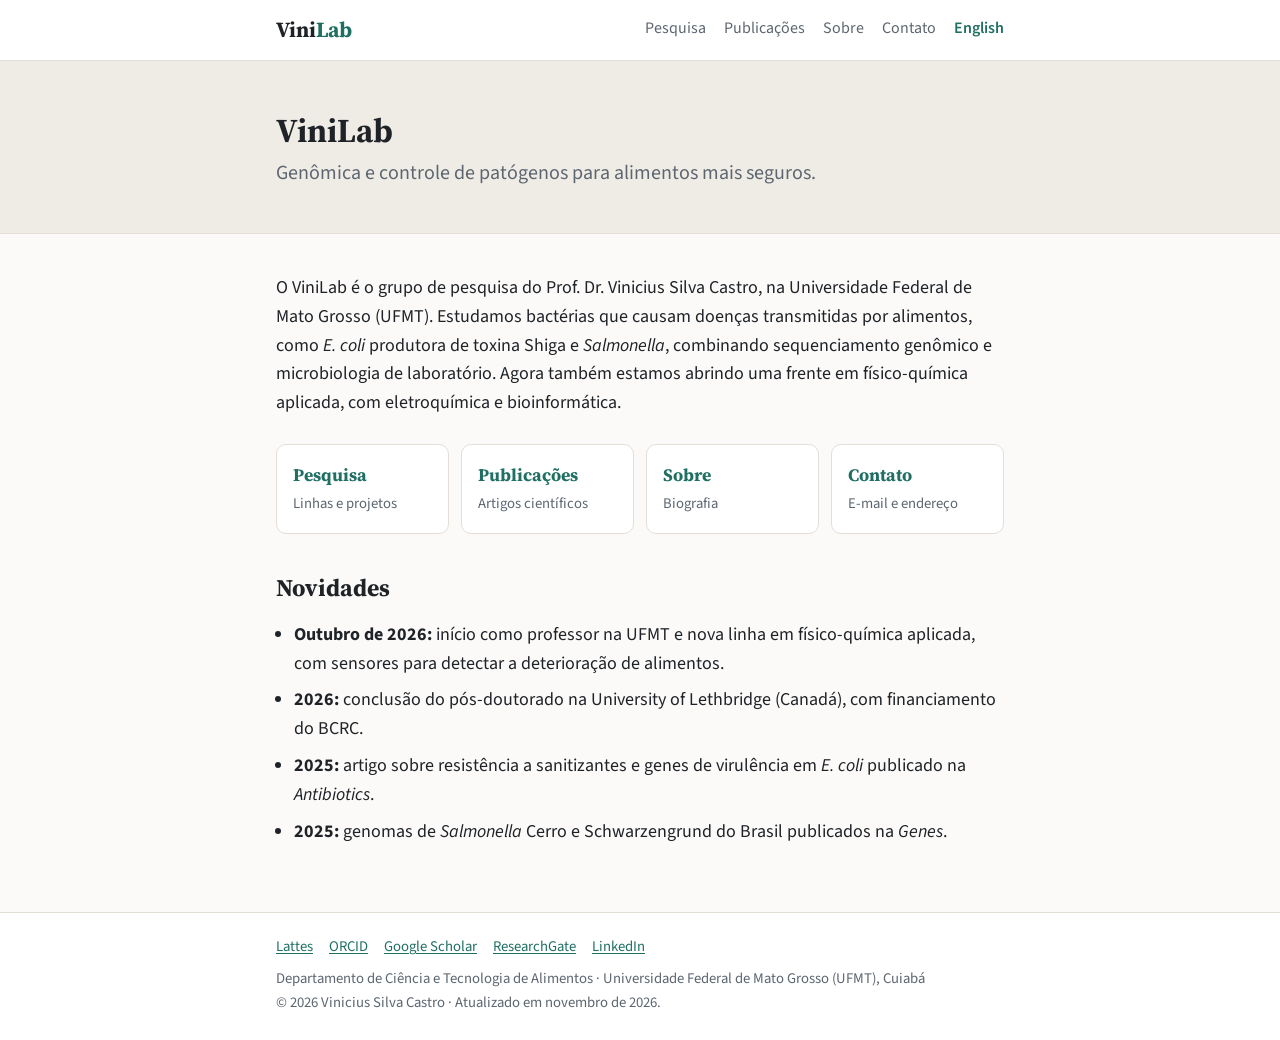
==== index.html @ 33610893 "Rebuild site as ViniLab: bilingual PT/EN, new pages and fixed Antibiotics 2025 DOI Co-Authored-By: C" ====
<!DOCTYPE html>
<html lang="pt-BR">
<head>
<meta charset="utf-8">
<meta name="viewport" content="width=device-width, initial-scale=1">
<title>ViniLab · Vinicius Silva Castro</title>
<meta name="description" content="ViniLab: grupo de pesquisa do Prof. Vinicius Silva Castro (UFMT) em genômica e controle de patógenos de alimentos.">
<link rel="alternate" hreflang="en" href="en/index.html">
<link rel="preconnect" href="https://fonts.googleapis.com">
<link rel="preconnect" href="https://fonts.gstatic.com" crossorigin>
<link href="https://fonts.googleapis.com/css2?family=Source+Sans+3:wght@400;600&family=Source+Serif+4:wght@600;700&display=swap" rel="stylesheet">
<link rel="stylesheet" href="assets/style.css">
</head>
<body>
<header class="site"><div class="wrap">
  <a class="brand" href="index.html">Vini<span>Lab</span></a>
  <nav class="menu"><a href="pesquisa.html">Pesquisa</a> <a href="publicacoes.html">Publicações</a> <a href="sobre.html">Sobre</a> <a href="contato.html">Contato</a> <a class="lang" href="en/index.html" hreflang="en" lang="en">English</a></nav>
</div></header>
<section class="banner"><div class="wrap">
<h1>ViniLab</h1>
<p class="tag">Genômica e controle de patógenos para alimentos mais seguros.</p>
</div></section>
<main><div class="wrap">
<p style="margin-top:2rem">O ViniLab é o grupo de pesquisa do Prof. Dr. Vinicius Silva Castro, na Universidade Federal de Mato Grosso (UFMT). Estudamos bactérias que causam doenças transmitidas por alimentos, como <i>E. coli</i> produtora de toxina Shiga e <i>Salmonella</i>, combinando sequenciamento genômico e microbiologia de laboratório. Agora também estamos abrindo uma frente em físico-química aplicada, com eletroquímica e bioinformática.</p>
<div class="cards">
  <a href="pesquisa.html"><strong>Pesquisa</strong><span>Linhas e projetos</span></a>
  <a href="publicacoes.html"><strong>Publicações</strong><span>Artigos científicos</span></a>
  <a href="sobre.html"><strong>Sobre</strong><span>Biografia</span></a>
  <a href="contato.html"><strong>Contato</strong><span>E-mail e endereço</span></a>
</div>
<h2>Novidades</h2>
<ul class="news">
  <li><b>Outubro de 2026:</b> início como professor na UFMT e nova linha em físico-química aplicada, com sensores para detectar a deterioração de alimentos.</li>
  <li><b>2026:</b> conclusão do pós-doutorado na University of Lethbridge (Canadá), com financiamento do BCRC.</li>
  <li><b>2025:</b> artigo sobre resistência a sanitizantes e genes de virulência em <i>E. coli</i> publicado na <i>Antibiotics</i>.</li>
  <li><b>2025:</b> genomas de <i>Salmonella</i> Cerro e Schwarzengrund do Brasil publicados na <i>Genes</i>.</li>
</ul>
</div></main>
<footer class="site"><div class="wrap">
  <div class="profiles"><a href="http://buscatextual.cnpq.br/buscatextual/visualizacv.do?id=K4355072J1">Lattes</a> <a href="https://orcid.org/0000-0002-4746-0237">ORCID</a> <a href="https://scholar.google.com/citations?user=b-6dklwAAAAJ">Google Scholar</a> <a href="https://www.researchgate.net/profile/Vinicius-Castro-8">ResearchGate</a> <a href="https://www.linkedin.com/in/vinicius-silva-castro">LinkedIn</a></div>
  <div>Departamento de Ciência e Tecnologia de Alimentos · Universidade Federal de Mato Grosso (UFMT), Cuiabá</div>
  <div>© 2026 Vinicius Silva Castro · Atualizado em novembro de 2026.</div>
</div></footer>
</body>
</html>
---- assets/style.css ----
/* ViniLab – estilo do site / site styles
   Para mudar as cores, altere apenas as variáveis abaixo. */
:root {
  --bg: #fbfaf8;
  --surface: #ffffff;
  --banner: #efece6;
  --text: #1f2328;
  --muted: #5d6670;
  --line: #e3dfd8;
  --accent: #1f6f63;
  --accent-soft: #e3f0ed;
  --max: 760px;
}
@media (prefers-color-scheme: dark) {
  :root {
    --bg: #15181b;
    --surface: #1c2024;
    --banner: #20252a;
    --text: #e8e6e3;
    --muted: #a3abb3;
    --line: #2f353b;
    --accent: #6cc4b4;
    --accent-soft: #1f3430;
  }
}
* { box-sizing: border-box; }
html { -webkit-text-size-adjust: 100%; }
body {
  margin: 0;
  background: var(--bg);
  color: var(--text);
  font-family: "Source Sans 3", "Segoe UI", Arial, sans-serif;
  font-size: 18px;
  line-height: 1.6;
}
a { color: var(--accent); text-underline-offset: 2px; }
a:hover { text-decoration-thickness: 2px; }
h1, h2, h3, .brand { font-family: "Source Serif 4", Georgia, serif; line-height: 1.25; }
h1 { font-size: 2.1rem; margin: 0 0 .4rem; }
h2 { font-size: 1.5rem; margin: 2.4rem 0 .8rem; }
h3 { font-size: 1.15rem; margin: 1.8rem 0 .4rem; }
.wrap { max-width: var(--max); margin: 0 auto; padding: 0 16px; }

/* Cabeçalho / header */
header.site { border-bottom: 1px solid var(--line); background: var(--surface); }
header.site .wrap { display: flex; flex-wrap: wrap; align-items: center; justify-content: space-between; gap: 8px 24px; padding-top: 14px; padding-bottom: 14px; }
.brand { font-size: 1.35rem; font-weight: 700; color: var(--text); text-decoration: none; }
.brand span { color: var(--accent); }
nav.menu { display: flex; flex-wrap: wrap; gap: 4px 18px; font-size: 1rem; }
nav.menu a { color: var(--muted); text-decoration: none; padding: 2px 0; border-bottom: 2px solid transparent; }
nav.menu a:hover { color: var(--text); }
nav.menu a.on { color: var(--text); border-bottom-color: var(--accent); }
nav.menu a.lang { color: var(--accent); font-weight: 600; }

/* Banner (fundo neutro) */
.banner { background: var(--banner); border-bottom: 1px solid var(--line); }
.banner .wrap { padding-top: 48px; padding-bottom: 44px; }
.banner p.tag { font-size: 1.25rem; color: var(--muted); margin: 0; max-width: 34em; }
.banner.small .wrap { padding-top: 32px; padding-bottom: 28px; }

main { padding: 8px 0 48px; }
main p { margin: 0 0 1rem; }

/* Cartões da página inicial / home cards */
.cards { display: grid; grid-template-columns: repeat(auto-fit, minmax(160px, 1fr)); gap: 12px; margin: 1.6rem 0; }
.cards a { display: block; padding: 16px; background: var(--surface); border: 1px solid var(--line); border-radius: 10px; text-decoration: none; color: var(--text); }
.cards a strong { display: block; font-family: "Source Serif 4", Georgia, serif; font-size: 1.1rem; color: var(--accent); }
.cards a span { font-size: .92rem; color: var(--muted); }
.cards a:hover { border-color: var(--accent); }

ul.news { padding-left: 1.1rem; }
ul.news li { margin-bottom: .5rem; }

/* Sobre / about */
.profile { display: flex; flex-wrap: wrap; gap: 24px; align-items: flex-start; margin-top: 2rem; }
.profile img { width: 200px; max-width: 100%; height: auto; border-radius: 10px; border: 1px solid var(--line); }
.profile .who { flex: 1 1 260px; }
.profile .who p { margin: 0 0 .4rem; color: var(--muted); }
.links-inline { display: flex; flex-wrap: wrap; gap: 6px 14px; font-size: .98rem; margin-top: .6rem; }

/* Pesquisa / research */
.line { border-left: 3px solid var(--accent); padding: 2px 0 2px 16px; margin: 1.6rem 0; }
.line h3 { margin-top: 0; }
.line .refs { font-size: .92rem; color: var(--muted); font-style: italic; }
.badge { display: inline-block; font-size: .75rem; font-weight: 600; text-transform: uppercase; letter-spacing: .04em; background: var(--accent-soft); color: var(--accent); padding: 1px 8px; border-radius: 99px; vertical-align: middle; margin-left: 6px; }

/* Publicações / publications */
ol.pubs { padding-left: 1.4rem; }
ol.pubs li { margin-bottom: .9rem; }
ol.pubs .cit { color: var(--muted); font-size: .92rem; }
.buttons { display: flex; flex-wrap: wrap; gap: 8px; margin: 1rem 0 1.4rem; }
.buttons a { display: inline-block; padding: 6px 14px; border: 1px solid var(--accent); border-radius: 99px; text-decoration: none; font-size: .95rem; }
.buttons a:hover { background: var(--accent-soft); }

/* Contato / contact */
.box { background: var(--surface); border: 1px solid var(--line); border-radius: 10px; padding: 18px 20px; margin: 1.2rem 0; }

/* Rodapé / footer */
footer.site { border-top: 1px solid var(--line); background: var(--surface); font-size: .92rem; color: var(--muted); }
footer.site .wrap { padding-top: 22px; padding-bottom: 26px; }
footer.site .profiles { display: flex; flex-wrap: wrap; gap: 6px 16px; margin-bottom: 8px; }

@media (max-width: 560px) {
  body { font-size: 17px; }
  h1 { font-size: 1.7rem; }
  .banner .wrap { padding-top: 32px; padding-bottom: 30px; }
  .profile img { width: 160px; }
}
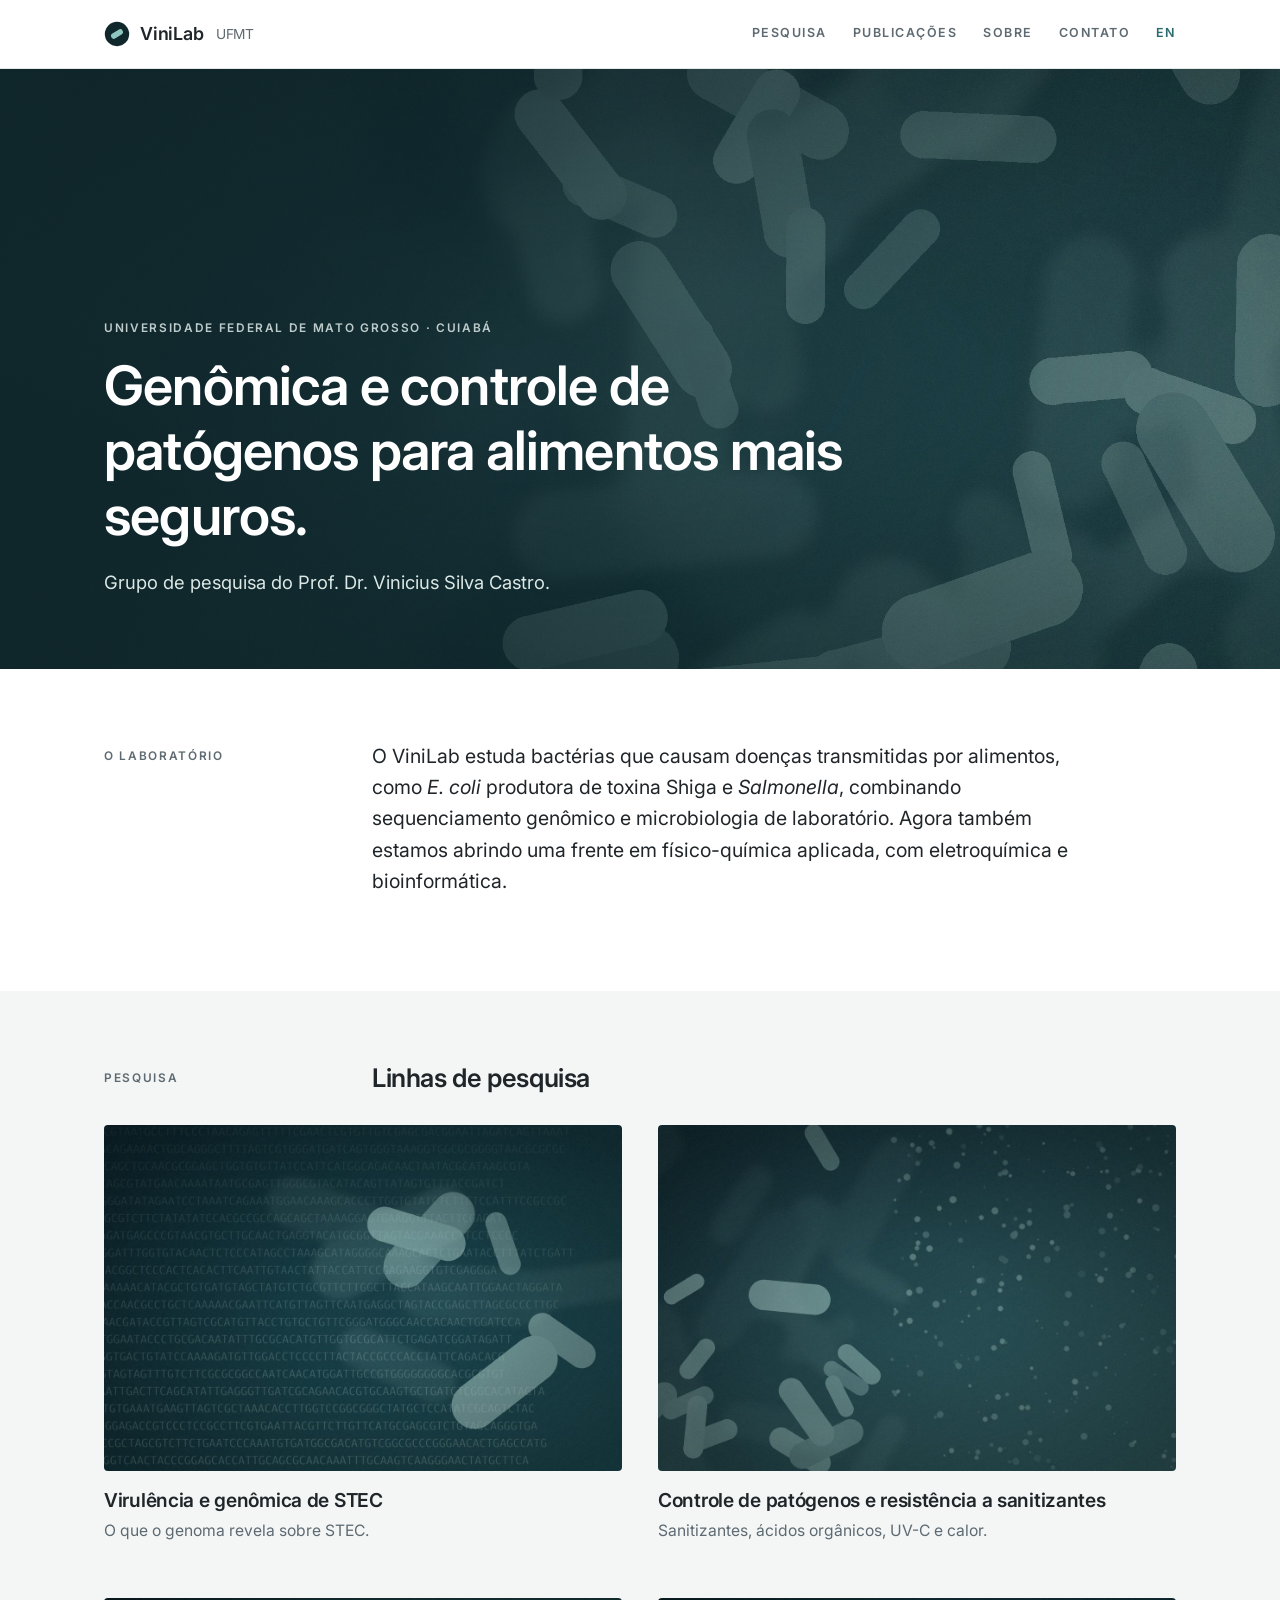
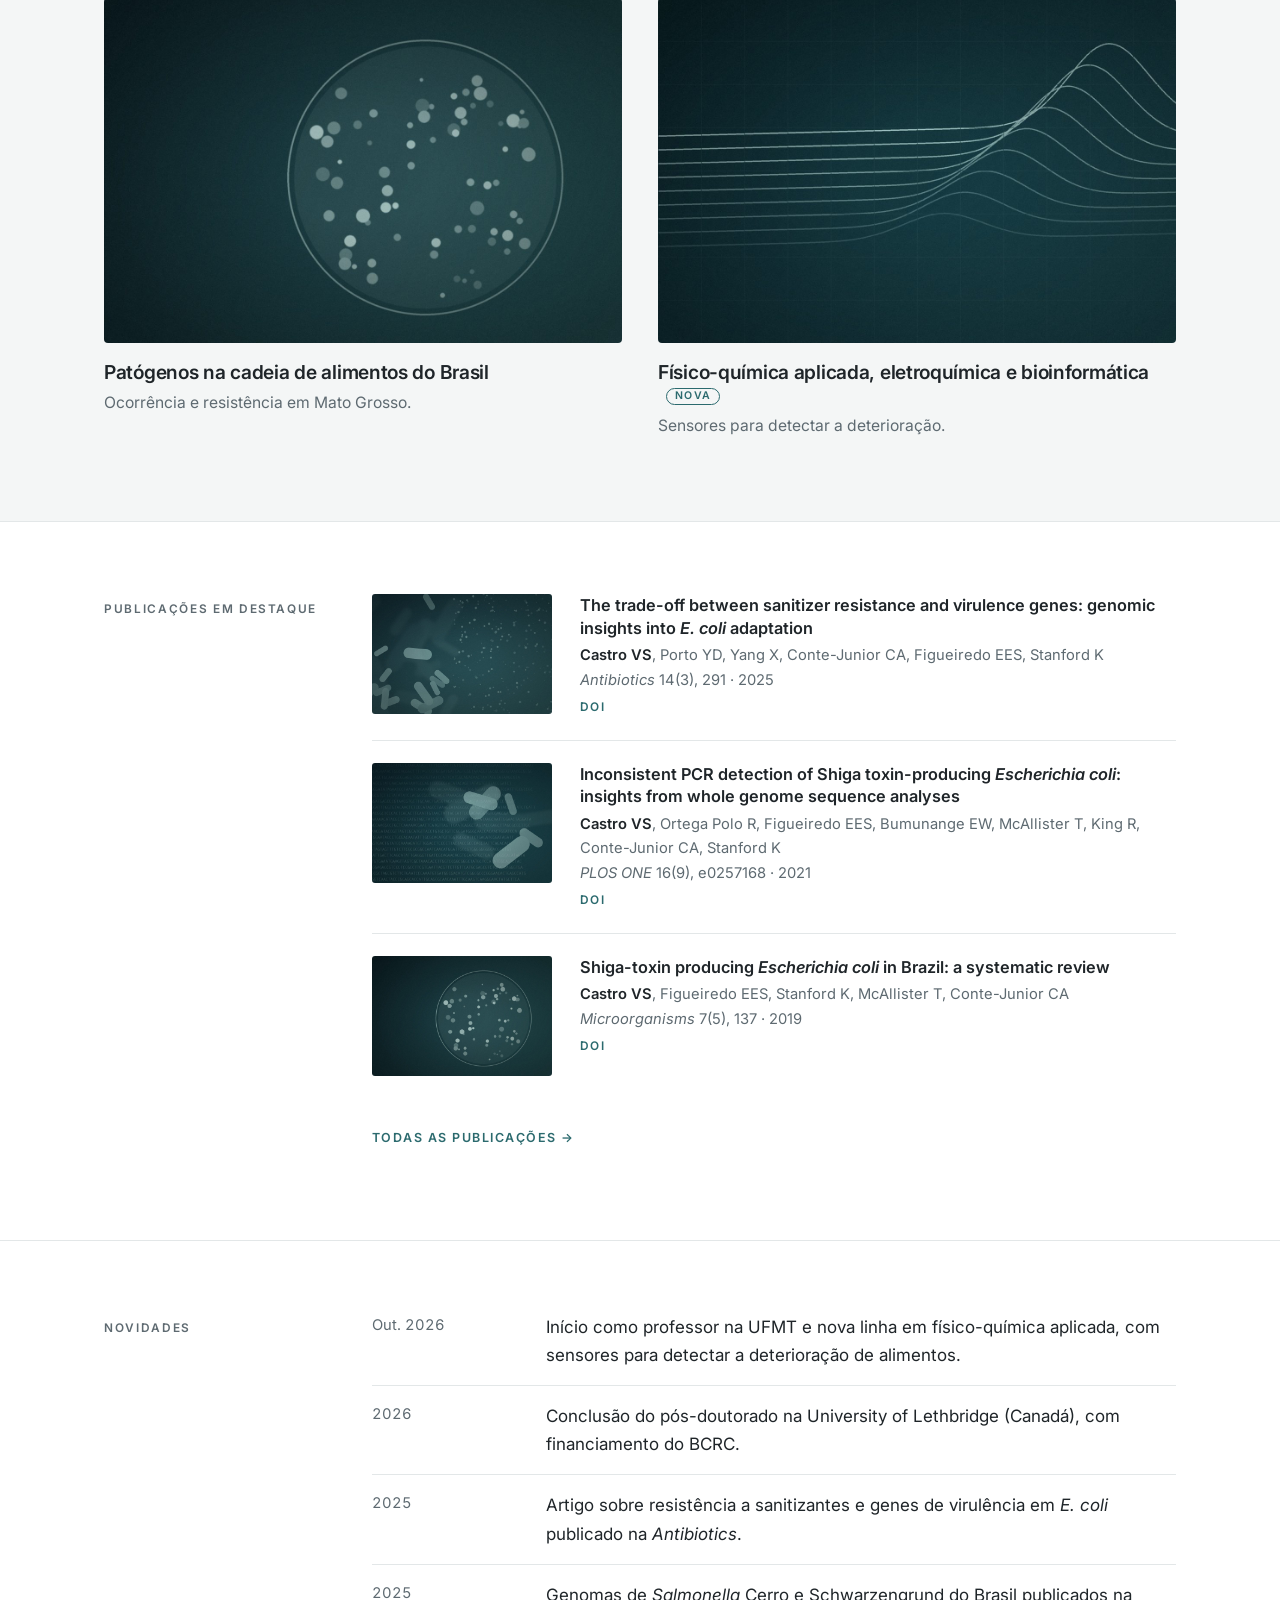
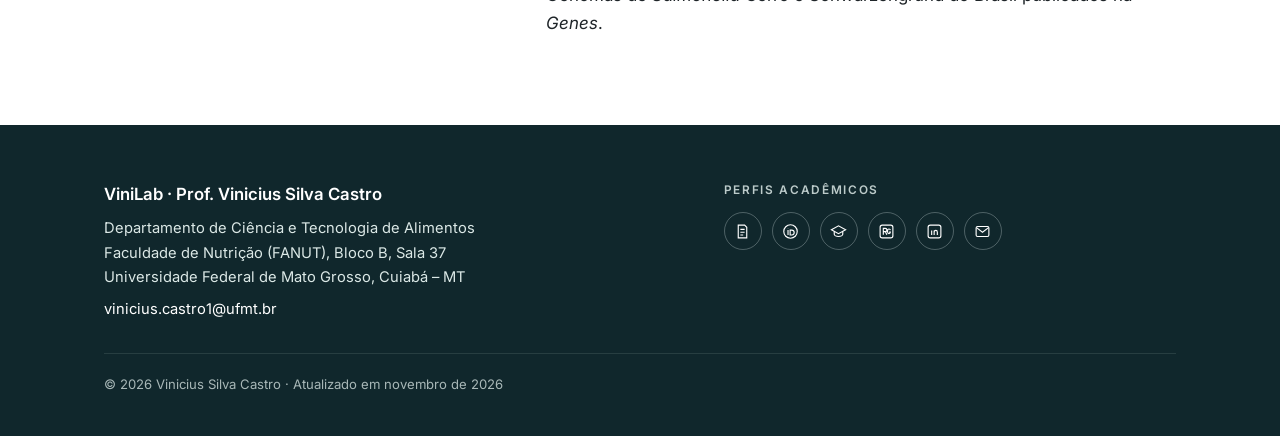
==== commit 68c12d15: "Redesign ViniLab: refined typography, own illustrations, hero and image cards Co-Authored-By: Claude" ====
--- a/index.html
+++ b/index.html
@@ -6,40 +6,67 @@
 <title>ViniLab · Vinicius Silva Castro</title>
 <meta name="description" content="ViniLab: grupo de pesquisa do Prof. Vinicius Silva Castro (UFMT) em genômica e controle de patógenos de alimentos.">
 <link rel="alternate" hreflang="en" href="en/index.html">
+<link rel="icon" href="assets/img/favicon.svg" type="image/svg+xml">
 <link rel="preconnect" href="https://fonts.googleapis.com">
 <link rel="preconnect" href="https://fonts.gstatic.com" crossorigin>
-<link href="https://fonts.googleapis.com/css2?family=Source+Sans+3:wght@400;600&family=Source+Serif+4:wght@600;700&display=swap" rel="stylesheet">
+<link href="https://fonts.googleapis.com/css2?family=Inter:wght@400;500;600&display=swap" rel="stylesheet">
 <link rel="stylesheet" href="assets/style.css">
 </head>
 <body>
+<a class="skip" href="#conteudo">Pular para o conteúdo</a>
 <header class="site"><div class="wrap">
-  <a class="brand" href="index.html">Vini<span>Lab</span></a>
-  <nav class="menu"><a href="pesquisa.html">Pesquisa</a> <a href="publicacoes.html">Publicações</a> <a href="sobre.html">Sobre</a> <a href="contato.html">Contato</a> <a class="lang" href="en/index.html" hreflang="en" lang="en">English</a></nav>
+  <a class="brand" href="index.html"><svg viewBox="0 0 32 32" aria-hidden="true"><circle cx="16" cy="16" r="15" fill="#10272c"/><rect x="8" y="12.5" width="16" height="7" rx="3.5" fill="#8fc7bf" transform="rotate(-32 16 16)"/></svg>ViniLab <small>UFMT</small></a>
+  <nav class="menu" aria-label="Menu principal"><a href="pesquisa.html">Pesquisa</a><a href="publicacoes.html">Publicações</a><a href="sobre.html">Sobre</a><a href="contato.html">Contato</a><a class="lang" href="en/index.html" hreflang="en" lang="en">EN</a></nav>
 </div></header>
-<section class="banner"><div class="wrap">
-<h1>ViniLab</h1>
-<p class="tag">Genômica e controle de patógenos para alimentos mais seguros.</p>
+<section class="hero" style="background-image:linear-gradient(90deg,rgba(16,39,44,.92) 0%,rgba(16,39,44,.55) 45%,rgba(16,39,44,.05) 100%),url('assets/img/hero.jpg')"><div class="wrap">
+  <div class="label light">Universidade Federal de Mato Grosso · Cuiabá</div>
+  <h1>Genômica e controle de patógenos para alimentos mais seguros.</h1>
+  <p>Grupo de pesquisa do Prof. Dr. Vinicius Silva Castro.</p>
 </div></section>
-<main><div class="wrap">
-<p style="margin-top:2rem">O ViniLab é o grupo de pesquisa do Prof. Dr. Vinicius Silva Castro, na Universidade Federal de Mato Grosso (UFMT). Estudamos bactérias que causam doenças transmitidas por alimentos, como <i>E. coli</i> produtora de toxina Shiga e <i>Salmonella</i>, combinando sequenciamento genômico e microbiologia de laboratório. Agora também estamos abrindo uma frente em físico-química aplicada, com eletroquímica e bioinformática.</p>
-<div class="cards">
-  <a href="pesquisa.html"><strong>Pesquisa</strong><span>Linhas e projetos</span></a>
-  <a href="publicacoes.html"><strong>Publicações</strong><span>Artigos científicos</span></a>
-  <a href="sobre.html"><strong>Sobre</strong><span>Biografia</span></a>
-  <a href="contato.html"><strong>Contato</strong><span>E-mail e endereço</span></a>
-</div>
-<h2>Novidades</h2>
-<ul class="news">
-  <li><b>Outubro de 2026:</b> início como professor na UFMT e nova linha em físico-química aplicada, com sensores para detectar a deterioração de alimentos.</li>
-  <li><b>2026:</b> conclusão do pós-doutorado na University of Lethbridge (Canadá), com financiamento do BCRC.</li>
-  <li><b>2025:</b> artigo sobre resistência a sanitizantes e genes de virulência em <i>E. coli</i> publicado na <i>Antibiotics</i>.</li>
-  <li><b>2025:</b> genomas de <i>Salmonella</i> Cerro e Schwarzengrund do Brasil publicados na <i>Genes</i>.</li>
-</ul>
-</div></main>
+<main id="conteudo">
+<section class="block"><div class="wrap split">
+  <div class="label">O laboratório</div>
+  <p class="lead">O ViniLab estuda bactérias que causam doenças transmitidas por alimentos, como <i>E. coli</i> produtora de toxina Shiga e <i>Salmonella</i>, combinando sequenciamento genômico e microbiologia de laboratório. Agora também estamos abrindo uma frente em físico-química aplicada, com eletroquímica e bioinformática.</p>
+</div></section>
+<section class="block soft"><div class="wrap">
+  <div class="split" style="margin-bottom:32px"><div class="label">Pesquisa</div><h2 style="font-size:1.6rem">Linhas de pesquisa</h2></div>
+  <div class="cards">
+<a class="card" href="pesquisa.html#linha-1"><div class="img"><img src="assets/img/card-genomica.jpg" alt="" loading="lazy" width="1200" height="800"></div><h3>Virulência e genômica de STEC</h3><p>O que o genoma revela sobre STEC.</p></a>
+<a class="card" href="pesquisa.html#linha-2"><div class="img"><img src="assets/img/card-controle.jpg" alt="" loading="lazy" width="1200" height="800"></div><h3>Controle de patógenos e resistência a sanitizantes</h3><p>Sanitizantes, ácidos orgânicos, UV-C e calor.</p></a>
+<a class="card" href="pesquisa.html#linha-3"><div class="img"><img src="assets/img/card-cadeia.jpg" alt="" loading="lazy" width="1200" height="800"></div><h3>Patógenos na cadeia de alimentos do Brasil</h3><p>Ocorrência e resistência em Mato Grosso.</p></a>
+<a class="card" href="pesquisa.html#linha-4"><div class="img"><img src="assets/img/card-sensores.jpg" alt="" loading="lazy" width="1200" height="800"></div><h3>Físico-química aplicada, eletroquímica e bioinformática <span class=new>Nova</span></h3><p>Sensores para detectar a deterioração.</p></a>
+  </div>
+</div></section>
+<section class="block"><div class="wrap split">
+  <div class="label">Publicações em destaque</div>
+  <div>
+<div class="feat"><div class="img"><img src="assets/img/card-controle.jpg" alt="" loading="lazy" width="1200" height="800"></div><div><p class="pub-title">The trade-off between sanitizer resistance and virulence genes: genomic insights into <i>E. coli</i> adaptation</p><p class="pub-meta"><b>Castro VS</b>, Porto YD, Yang X, Conte-Junior CA, Figueiredo EES, Stanford K</p><p class="pub-meta"><i>Antibiotics</i> 14(3), 291 · 2025</p><div class="pub-links"><a href="https://doi.org/10.3390/antibiotics14030291">DOI</a></div></div></div>
+<div class="feat"><div class="img"><img src="assets/img/card-genomica.jpg" alt="" loading="lazy" width="1200" height="800"></div><div><p class="pub-title">Inconsistent PCR detection of Shiga toxin-producing <i>Escherichia coli</i>: insights from whole genome sequence analyses</p><p class="pub-meta"><b>Castro VS</b>, Ortega Polo R, Figueiredo EES, Bumunange EW, McAllister T, King R, Conte-Junior CA, Stanford K</p><p class="pub-meta"><i>PLOS ONE</i> 16(9), e0257168 · 2021</p><div class="pub-links"><a href="https://doi.org/10.1371/journal.pone.0257168">DOI</a></div></div></div>
+<div class="feat"><div class="img"><img src="assets/img/card-cadeia.jpg" alt="" loading="lazy" width="1200" height="800"></div><div><p class="pub-title">Shiga-toxin producing <i>Escherichia coli</i> in Brazil: a systematic review</p><p class="pub-meta"><b>Castro VS</b>, Figueiredo EES, Stanford K, McAllister T, Conte-Junior CA</p><p class="pub-meta"><i>Microorganisms</i> 7(5), 137 · 2019</p><div class="pub-links"><a href="https://doi.org/10.3390/microorganisms7050137">DOI</a></div></div></div>
+    <p style="margin-top:24px"><a class="more" href="publicacoes.html">Todas as publicações →</a></p>
+  </div>
+</div></section>
+<section class="block"><div class="wrap split">
+  <div class="label">Novidades</div>
+  <ul class="news">
+<li><time>Out. 2026</time><span>Início como professor na UFMT e nova linha em físico-química aplicada, com sensores para detectar a deterioração de alimentos.</span></li>
+<li><time>2026</time><span>Conclusão do pós-doutorado na University of Lethbridge (Canadá), com financiamento do BCRC.</span></li>
+<li><time>2025</time><span>Artigo sobre resistência a sanitizantes e genes de virulência em <i>E. coli</i> publicado na <i>Antibiotics</i>.</span></li>
+<li><time>2025</time><span>Genomas de <i>Salmonella</i> Cerro e Schwarzengrund do Brasil publicados na <i>Genes</i>.</span></li>
+  </ul>
+</div></section>
+</main>
 <footer class="site"><div class="wrap">
-  <div class="profiles"><a href="http://buscatextual.cnpq.br/buscatextual/visualizacv.do?id=K4355072J1">Lattes</a> <a href="https://orcid.org/0000-0002-4746-0237">ORCID</a> <a href="https://scholar.google.com/citations?user=b-6dklwAAAAJ">Google Scholar</a> <a href="https://www.researchgate.net/profile/Vinicius-Castro-8">ResearchGate</a> <a href="https://www.linkedin.com/in/vinicius-silva-castro">LinkedIn</a></div>
-  <div>Departamento de Ciência e Tecnologia de Alimentos · Universidade Federal de Mato Grosso (UFMT), Cuiabá</div>
-  <div>© 2026 Vinicius Silva Castro · Atualizado em novembro de 2026.</div>
+  <div>
+    <div class="fname">ViniLab · Prof. Vinicius Silva Castro</div>
+    <div>Departamento de Ciência e Tecnologia de Alimentos<br>Faculdade de Nutrição (FANUT), Bloco B, Sala 37<br>Universidade Federal de Mato Grosso, Cuiabá – MT</div>
+    <div style="margin-top:8px"><a href="mailto:vinicius.castro1@ufmt.br">vinicius.castro1@ufmt.br</a></div>
+  </div>
+  <div>
+    <div class="label light" style="margin-bottom:12px">Perfis acadêmicos</div>
+    <div class="icons"><a href="http://buscatextual.cnpq.br/buscatextual/visualizacv.do?id=K4355072J1" title="Lattes" aria-label="Lattes"><svg viewBox="0 0 24 24" fill="none" stroke="currentColor" stroke-width="1.6" aria-hidden="true"><path d="M6 3h9l3 3v15H6z"/><path d="M9 9h6M9 13h6M9 17h4"/></svg></a><a href="https://orcid.org/0000-0002-4746-0237" title="ORCID" aria-label="ORCID"><svg viewBox="0 0 24 24" fill="none" stroke="currentColor" stroke-width="1.6" aria-hidden="true"><circle cx="12" cy="12" r="9.5"/><path d="M8.5 10v7M8.5 7.2v.1M11.5 10h2.2a3.5 3.5 0 0 1 0 7h-2.2z"/></svg></a><a href="https://scholar.google.com/citations?user=b-6dklwAAAAJ" title="Google Scholar" aria-label="Google Scholar"><svg viewBox="0 0 24 24" fill="none" stroke="currentColor" stroke-width="1.6" aria-hidden="true"><path d="M2 9.5 12 4l10 5.5L12 15z"/><path d="M6 11.7V16c0 1.4 2.7 3 6 3s6-1.6 6-3v-4.3"/></svg></a><a href="https://www.researchgate.net/profile/Vinicius-Castro-8" title="ResearchGate" aria-label="ResearchGate"><svg viewBox="0 0 24 24" fill="none" stroke="currentColor" stroke-width="1.6" aria-hidden="true"><rect x="3" y="3" width="18" height="18" rx="3"/><path d="M7.5 16.5v-9h2.7a2.3 2.3 0 0 1 0 4.6H7.5M10.3 12.1l2.2 4.4M17.5 10a2 2 0 0 0-2-1.6c-1.3 0-2 1-2 2.6v1.4c0 1.6.7 2.6 2 2.6s2-.8 2-2.2h-1.8"/></svg></a><a href="https://www.linkedin.com/in/vinicius-silva-castro" title="LinkedIn" aria-label="LinkedIn"><svg viewBox="0 0 24 24" fill="none" stroke="currentColor" stroke-width="1.6" aria-hidden="true"><rect x="3" y="3" width="18" height="18" rx="3"/><path d="M8 10.5V17M8 7.3v.1M11.5 17v-6.5M11.5 13.2c0-1.6 1-2.7 2.4-2.7 1.5 0 2.1 1 2.1 2.6V17"/></svg></a><a href="mailto:vinicius.castro1@ufmt.br" title="E-mail" aria-label="E-mail"><svg viewBox="0 0 24 24" fill="none" stroke="currentColor" stroke-width="1.6" aria-hidden="true"><rect x="3" y="5" width="18" height="14" rx="2"/><path d="m3.5 6.5 8.5 6.5 8.5-6.5"/></svg></a></div>
+  </div>
+  <div class="copy">© 2026 Vinicius Silva Castro · Atualizado em novembro de 2026</div>
 </div></footer>
 </body>
 </html>
--- a/assets/style.css
+++ b/assets/style.css
@@ -1,108 +1,148 @@
-/* ViniLab – estilo do site / site styles
-   Para mudar as cores, altere apenas as variáveis abaixo. */
+/* ViniLab — estilo do site / site styles
+   Para mudar cores ou fontes, altere só as variáveis abaixo. */
 :root {
-  --bg: #fbfaf8;
-  --surface: #ffffff;
-  --banner: #efece6;
-  --text: #1f2328;
-  --muted: #5d6670;
-  --line: #e3dfd8;
-  --accent: #1f6f63;
-  --accent-soft: #e3f0ed;
-  --max: 760px;
-}
-@media (prefers-color-scheme: dark) {
-  :root {
-    --bg: #15181b;
-    --surface: #1c2024;
-    --banner: #20252a;
-    --text: #e8e6e3;
-    --muted: #a3abb3;
-    --line: #2f353b;
-    --accent: #6cc4b4;
-    --accent-soft: #1f3430;
-  }
+  --bg: #ffffff;
+  --soft: #f4f6f6;
+  --text: #1f2529;
+  --muted: #5e6a71;
+  --line: #e3e7e8;
+  --accent: #2b6a6e;
+  --deep: #10272c;
+  --on-deep: #dbe8e6;
+  --max: 1120px;
+  --text-max: 680px;
+  --font: "Inter", -apple-system, "Segoe UI", Roboto, Arial, sans-serif;
 }
 * { box-sizing: border-box; }
 html { -webkit-text-size-adjust: 100%; }
-body {
-  margin: 0;
-  background: var(--bg);
-  color: var(--text);
-  font-family: "Source Sans 3", "Segoe UI", Arial, sans-serif;
-  font-size: 18px;
-  line-height: 1.6;
-}
-a { color: var(--accent); text-underline-offset: 2px; }
-a:hover { text-decoration-thickness: 2px; }
-h1, h2, h3, .brand { font-family: "Source Serif 4", Georgia, serif; line-height: 1.25; }
-h1 { font-size: 2.1rem; margin: 0 0 .4rem; }
-h2 { font-size: 1.5rem; margin: 2.4rem 0 .8rem; }
-h3 { font-size: 1.15rem; margin: 1.8rem 0 .4rem; }
-.wrap { max-width: var(--max); margin: 0 auto; padding: 0 16px; }
+body { margin: 0; background: var(--bg); color: var(--text); font-family: var(--font); font-size: 17px; line-height: 1.65; -webkit-font-smoothing: antialiased; }
+img { max-width: 100%; height: auto; display: block; }
+a { color: var(--accent); text-decoration: none; }
+a:hover { text-decoration: underline; text-underline-offset: 3px; }
+h1, h2, h3 { font-weight: 600; letter-spacing: -0.015em; line-height: 1.2; margin: 0; }
+p { margin: 0 0 1.1em; }
+.wrap { max-width: var(--max); margin: 0 auto; padding: 0 24px; }
+.label { font-size: .74rem; font-weight: 600; letter-spacing: .14em; text-transform: uppercase; color: var(--muted); }
+.label.light { color: var(--on-deep); opacity: .85; }
+.skip { position: absolute; left: -999px; }
+.skip:focus { left: 16px; top: 8px; background: #fff; padding: 6px 10px; z-index: 10; }
 
 /* Cabeçalho / header */
-header.site { border-bottom: 1px solid var(--line); background: var(--surface); }
-header.site .wrap { display: flex; flex-wrap: wrap; align-items: center; justify-content: space-between; gap: 8px 24px; padding-top: 14px; padding-bottom: 14px; }
-.brand { font-size: 1.35rem; font-weight: 700; color: var(--text); text-decoration: none; }
-.brand span { color: var(--accent); }
-nav.menu { display: flex; flex-wrap: wrap; gap: 4px 18px; font-size: 1rem; }
-nav.menu a { color: var(--muted); text-decoration: none; padding: 2px 0; border-bottom: 2px solid transparent; }
-nav.menu a:hover { color: var(--text); }
+header.site { position: sticky; top: 0; z-index: 20; background: rgba(255,255,255,.94); backdrop-filter: saturate(1.4) blur(8px); border-bottom: 1px solid var(--line); }
+header.site .wrap { display: flex; align-items: center; justify-content: space-between; gap: 12px 32px; min-height: 68px; flex-wrap: wrap; padding-top: 10px; padding-bottom: 10px; }
+.brand { display: flex; align-items: center; gap: 10px; color: var(--text); font-weight: 600; font-size: 1.12rem; letter-spacing: -.01em; }
+.brand:hover { text-decoration: none; }
+.brand svg { width: 26px; height: 26px; }
+.brand small { font-weight: 400; color: var(--muted); font-size: .86rem; margin-left: 2px; }
+nav.menu { display: flex; flex-wrap: wrap; gap: 4px 26px; }
+nav.menu a { color: var(--muted); font-size: .78rem; font-weight: 600; letter-spacing: .12em; text-transform: uppercase; padding: 6px 0; border-bottom: 1.5px solid transparent; }
+nav.menu a:hover { color: var(--text); text-decoration: none; }
 nav.menu a.on { color: var(--text); border-bottom-color: var(--accent); }
-nav.menu a.lang { color: var(--accent); font-weight: 600; }
+nav.menu a.lang { color: var(--accent); }
 
-/* Banner (fundo neutro) */
-.banner { background: var(--banner); border-bottom: 1px solid var(--line); }
-.banner .wrap { padding-top: 48px; padding-bottom: 44px; }
-.banner p.tag { font-size: 1.25rem; color: var(--muted); margin: 0; max-width: 34em; }
-.banner.small .wrap { padding-top: 32px; padding-bottom: 28px; }
+/* Banner da página inicial / home hero */
+.hero { position: relative; color: #fff; background: var(--deep) center / cover no-repeat; }
+.hero .wrap { min-height: min(70vh, 600px); display: flex; flex-direction: column; justify-content: flex-end; padding-top: 96px; padding-bottom: 72px; }
+.hero h1 { font-size: clamp(2.1rem, 4.6vw, 3.4rem); max-width: 15em; margin: 14px 0 18px; }
+.hero p { font-size: 1.15rem; color: var(--on-deep); max-width: 34em; margin: 0; }
 
-main { padding: 8px 0 48px; }
-main p { margin: 0 0 1rem; }
+/* Faixa das páginas internas / page band */
+.band { color: #fff; background: var(--deep) center / cover no-repeat; }
+.band .wrap { padding-top: 72px; padding-bottom: 40px; }
+.band h1 { font-size: clamp(1.9rem, 3.6vw, 2.6rem); margin-top: 10px; }
 
-/* Cartões da página inicial / home cards */
-.cards { display: grid; grid-template-columns: repeat(auto-fit, minmax(160px, 1fr)); gap: 12px; margin: 1.6rem 0; }
-.cards a { display: block; padding: 16px; background: var(--surface); border: 1px solid var(--line); border-radius: 10px; text-decoration: none; color: var(--text); }
-.cards a strong { display: block; font-family: "Source Serif 4", Georgia, serif; font-size: 1.1rem; color: var(--accent); }
-.cards a span { font-size: .92rem; color: var(--muted); }
-.cards a:hover { border-color: var(--accent); }
+/* Seções / sections */
+section.block { padding: 72px 0; }
+section.block + section.block { border-top: 1px solid var(--line); }
+section.soft { background: var(--soft); border-top: 0 !important; }
+.split { display: grid; grid-template-columns: 220px 1fr; gap: 24px 48px; }
+.split > .label { padding-top: 6px; }
+.lead { font-size: 1.22rem; line-height: 1.6; max-width: 36em; color: var(--text); }
+.prose { max-width: var(--text-max); }
+.prose h2 { font-size: 1.45rem; margin: 2.2em 0 .7em; }
+.prose h2:first-child { margin-top: 0; }
 
-ul.news { padding-left: 1.1rem; }
-ul.news li { margin-bottom: .5rem; }
+/* Cartões com imagem / image cards */
+.cards { display: grid; grid-template-columns: repeat(2, 1fr); gap: 44px 36px; margin-top: 8px; }
+.card { color: var(--text); display: block; }
+.card:hover { text-decoration: none; }
+.card .img { overflow: hidden; border-radius: 4px; aspect-ratio: 3 / 2; background: var(--deep); }
+.card .img img { width: 100%; height: 100%; object-fit: cover; transition: transform .5s ease; }
+.card:hover .img img { transform: scale(1.03); }
+.card h3 { font-size: 1.2rem; margin: 18px 0 6px; }
+.card p { color: var(--muted); margin: 0 0 10px; font-size: .98rem; }
+.more { font-size: .78rem; font-weight: 600; letter-spacing: .12em; text-transform: uppercase; color: var(--accent); }
+
+/* Linhas de pesquisa / research lines */
+.rline { display: grid; grid-template-columns: 5fr 7fr; gap: 28px 48px; align-items: start; padding: 48px 0; border-top: 1px solid var(--line); }
+.rline:first-of-type { border-top: 0; padding-top: 8px; }
+.rline .img { border-radius: 4px; overflow: hidden; aspect-ratio: 3 / 2; }
+.rline .img img { width: 100%; height: 100%; object-fit: cover; }
+.rline h2 { font-size: 1.4rem; margin: 8px 0 12px; }
+.rline .refs { color: var(--muted); font-size: .9rem; margin: 0; }
+.new { display: inline-block; margin-left: 8px; vertical-align: 3px; font-size: .66rem; font-weight: 600; letter-spacing: .12em; text-transform: uppercase; color: var(--accent); border: 1px solid currentColor; border-radius: 99px; padding: 1px 8px; }
+
+/* Novidades / news */
+.news { list-style: none; margin: 0; padding: 0; }
+.news li { display: grid; grid-template-columns: 150px 1fr; gap: 4px 24px; padding: 16px 0; border-top: 1px solid var(--line); }
+.news li:first-child { border-top: 0; padding-top: 0; }
+.news time { color: var(--muted); font-size: .92rem; font-variant-numeric: tabular-nums; }
+
+/* Publicações / publications */
+.feat { display: grid; grid-template-columns: 180px 1fr; gap: 20px 28px; padding: 22px 0; border-top: 1px solid var(--line); align-items: start; }
+.feat:first-child { border-top: 0; padding-top: 0; }
+.feat .img { border-radius: 3px; overflow: hidden; aspect-ratio: 3 / 2; }
+.feat .img img { width: 100%; height: 100%; object-fit: cover; }
+.pub-title { font-weight: 600; font-size: 1.02rem; line-height: 1.4; margin: 0 0 4px; color: var(--text); }
+.pub-meta { color: var(--muted); font-size: .92rem; margin: 0; }
+.pub-meta b { color: var(--text); font-weight: 600; }
+.pub-links { margin-top: 6px; font-size: .74rem; font-weight: 600; letter-spacing: .12em; text-transform: uppercase; display: flex; gap: 16px; }
+.pubs { list-style: none; margin: 0; padding: 0; }
+.pubs li { padding: 18px 0; border-top: 1px solid var(--line); }
+.pubs li:first-child { border-top: 0; padding-top: 0; }
+.year-group { display: grid; grid-template-columns: 220px 1fr; gap: 12px 48px; padding: 40px 0; border-top: 1px solid var(--line); }
+.year-group:first-of-type { border-top: 0; padding-top: 0; }
+.pills { display: flex; flex-wrap: wrap; gap: 10px; margin: 18px 0 0; }
+.pills a { display: inline-flex; align-items: center; gap: 8px; border: 1px solid var(--line); border-radius: 99px; padding: 7px 16px; font-size: .9rem; color: var(--text); background: #fff; }
+.pills a:hover { border-color: var(--accent); color: var(--accent); text-decoration: none; }
+.pills svg { width: 16px; height: 16px; }
 
 /* Sobre / about */
-.profile { display: flex; flex-wrap: wrap; gap: 24px; align-items: flex-start; margin-top: 2rem; }
-.profile img { width: 200px; max-width: 100%; height: auto; border-radius: 10px; border: 1px solid var(--line); }
-.profile .who { flex: 1 1 260px; }
-.profile .who p { margin: 0 0 .4rem; color: var(--muted); }
-.links-inline { display: flex; flex-wrap: wrap; gap: 6px 14px; font-size: .98rem; margin-top: .6rem; }
-
-/* Pesquisa / research */
-.line { border-left: 3px solid var(--accent); padding: 2px 0 2px 16px; margin: 1.6rem 0; }
-.line h3 { margin-top: 0; }
-.line .refs { font-size: .92rem; color: var(--muted); font-style: italic; }
-.badge { display: inline-block; font-size: .75rem; font-weight: 600; text-transform: uppercase; letter-spacing: .04em; background: var(--accent-soft); color: var(--accent); padding: 1px 8px; border-radius: 99px; vertical-align: middle; margin-left: 6px; }
-
-/* Publicações / publications */
-ol.pubs { padding-left: 1.4rem; }
-ol.pubs li { margin-bottom: .9rem; }
-ol.pubs .cit { color: var(--muted); font-size: .92rem; }
-.buttons { display: flex; flex-wrap: wrap; gap: 8px; margin: 1rem 0 1.4rem; }
-.buttons a { display: inline-block; padding: 6px 14px; border: 1px solid var(--accent); border-radius: 99px; text-decoration: none; font-size: .95rem; }
-.buttons a:hover { background: var(--accent-soft); }
+.about { display: grid; grid-template-columns: 300px 1fr; gap: 40px 64px; align-items: start; }
+.about .photo { position: sticky; top: 100px; }
+.about .photo img { border-radius: 4px; aspect-ratio: 3 / 4; object-fit: cover; width: 100%; }
+.about .role { color: var(--muted); margin: 8px 0 0; font-size: 1rem; }
+.about h2.name { font-size: 1.75rem; }
 
 /* Contato / contact */
-.box { background: var(--surface); border: 1px solid var(--line); border-radius: 10px; padding: 18px 20px; margin: 1.2rem 0; }
+.contact-grid { display: grid; grid-template-columns: 1fr 1fr; gap: 36px; }
+.panel { border-top: 2px solid var(--accent); padding-top: 22px; }
+.panel h2 { font-size: 1.25rem; margin-bottom: 12px; }
+address { font-style: normal; line-height: 1.75; }
 
 /* Rodapé / footer */
-footer.site { border-top: 1px solid var(--line); background: var(--surface); font-size: .92rem; color: var(--muted); }
-footer.site .wrap { padding-top: 22px; padding-bottom: 26px; }
-footer.site .profiles { display: flex; flex-wrap: wrap; gap: 6px 16px; margin-bottom: 8px; }
+footer.site { background: var(--deep); color: var(--on-deep); font-size: .92rem; }
+footer.site .wrap { padding-top: 56px; padding-bottom: 40px; display: grid; grid-template-columns: 1.3fr 1fr; gap: 32px; }
+footer.site a { color: #fff; }
+footer.site .fname { font-weight: 600; color: #fff; font-size: 1.05rem; margin-bottom: 8px; }
+footer.site .icons { display: flex; flex-wrap: wrap; gap: 10px; }
+footer.site .icons a { display: inline-flex; align-items: center; justify-content: center; width: 38px; height: 38px; border: 1px solid rgba(219,232,230,.3); border-radius: 50%; }
+footer.site .icons a:hover { background: rgba(255,255,255,.08); text-decoration: none; }
+footer.site .icons svg { width: 17px; height: 17px; }
+footer.site .copy { grid-column: 1 / -1; border-top: 1px solid rgba(219,232,230,.15); padding-top: 20px; font-size: .82rem; opacity: .75; }
 
+@media (max-width: 820px) {
+  .split, .year-group, .about, .rline, .contact-grid, footer.site .wrap { grid-template-columns: 1fr; }
+  .about .photo { position: static; max-width: 260px; }
+  .cards { grid-template-columns: 1fr; gap: 36px; }
+  section.block { padding: 52px 0; }
+}
 @media (max-width: 560px) {
-  body { font-size: 17px; }
-  h1 { font-size: 1.7rem; }
-  .banner .wrap { padding-top: 32px; padding-bottom: 30px; }
-  .profile img { width: 160px; }
+  body { font-size: 16px; }
+  .wrap { padding: 0 16px; }
+  .hero .wrap { min-height: 460px; padding-bottom: 44px; }
+  .news li { grid-template-columns: 1fr; }
+  .feat { grid-template-columns: 110px 1fr; gap: 14px; }
+  nav.menu { gap: 2px 18px; }
+  header.site { position: static; }
 }
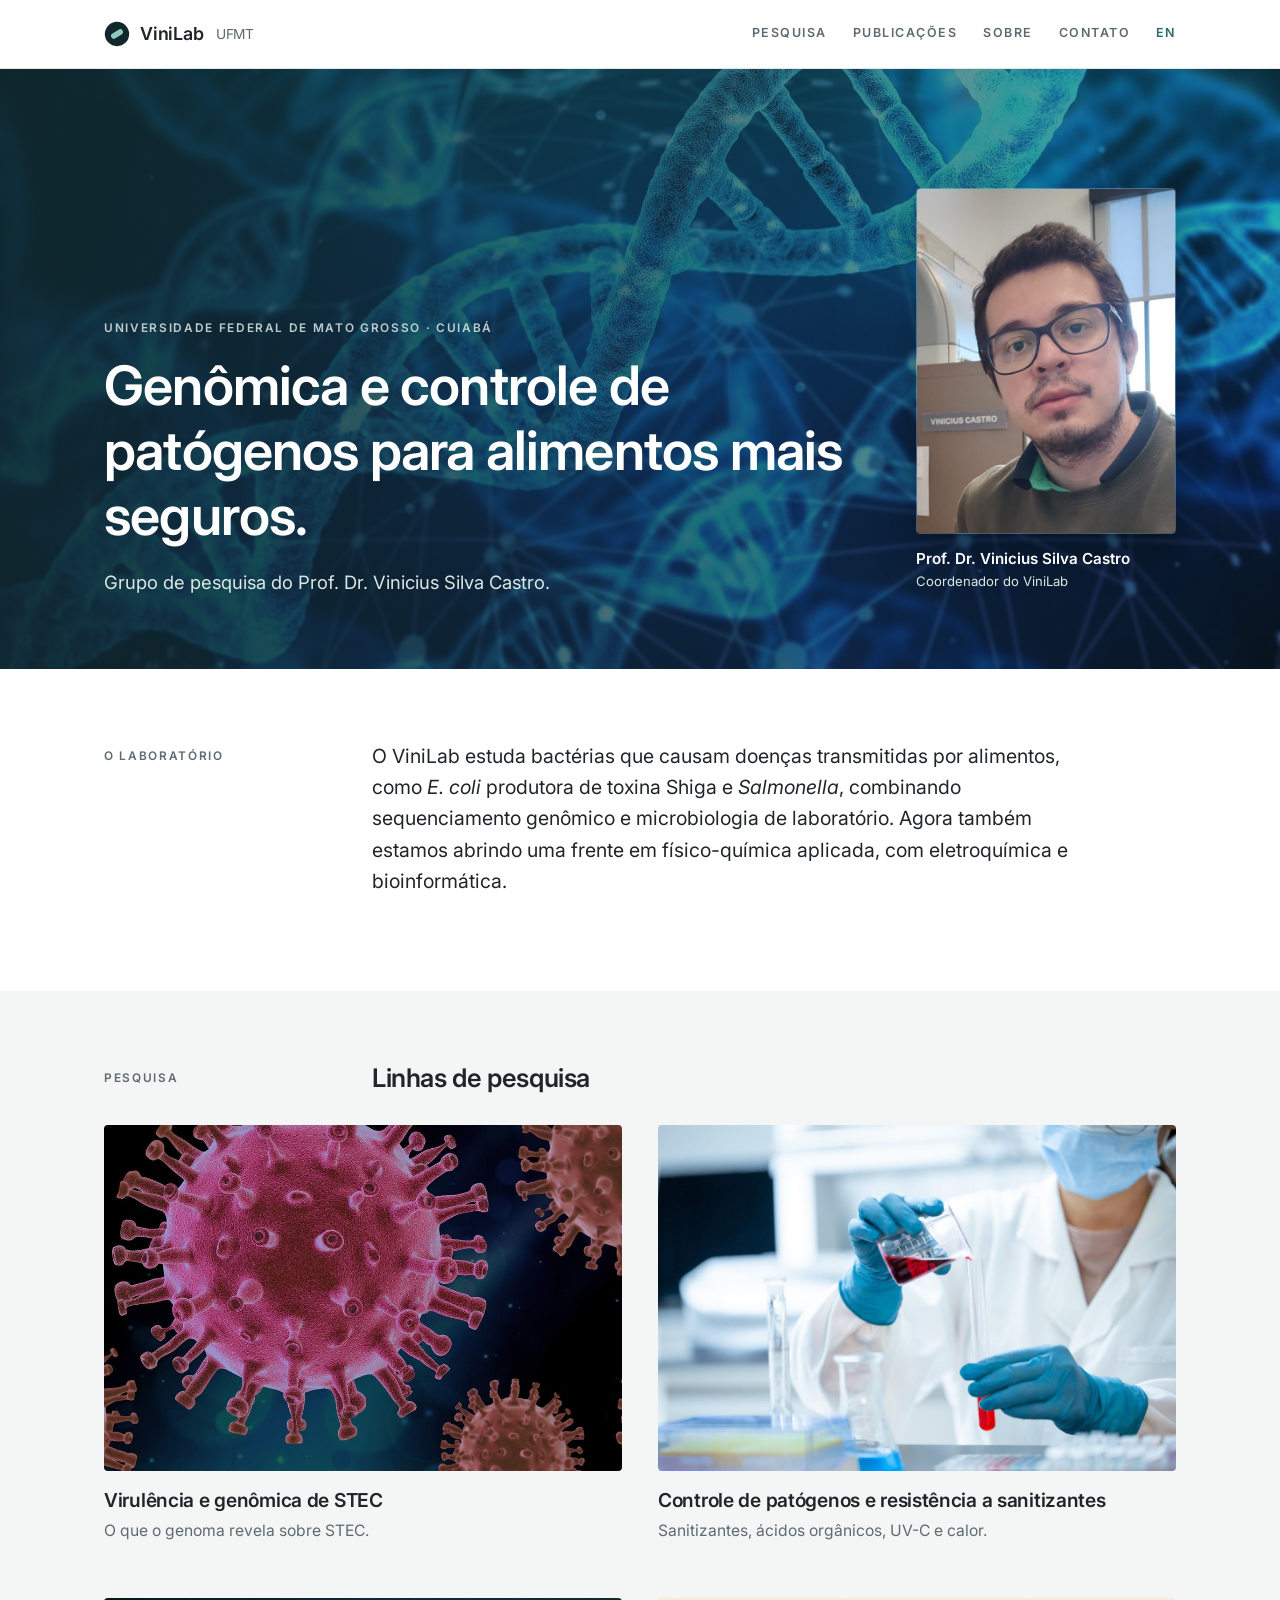
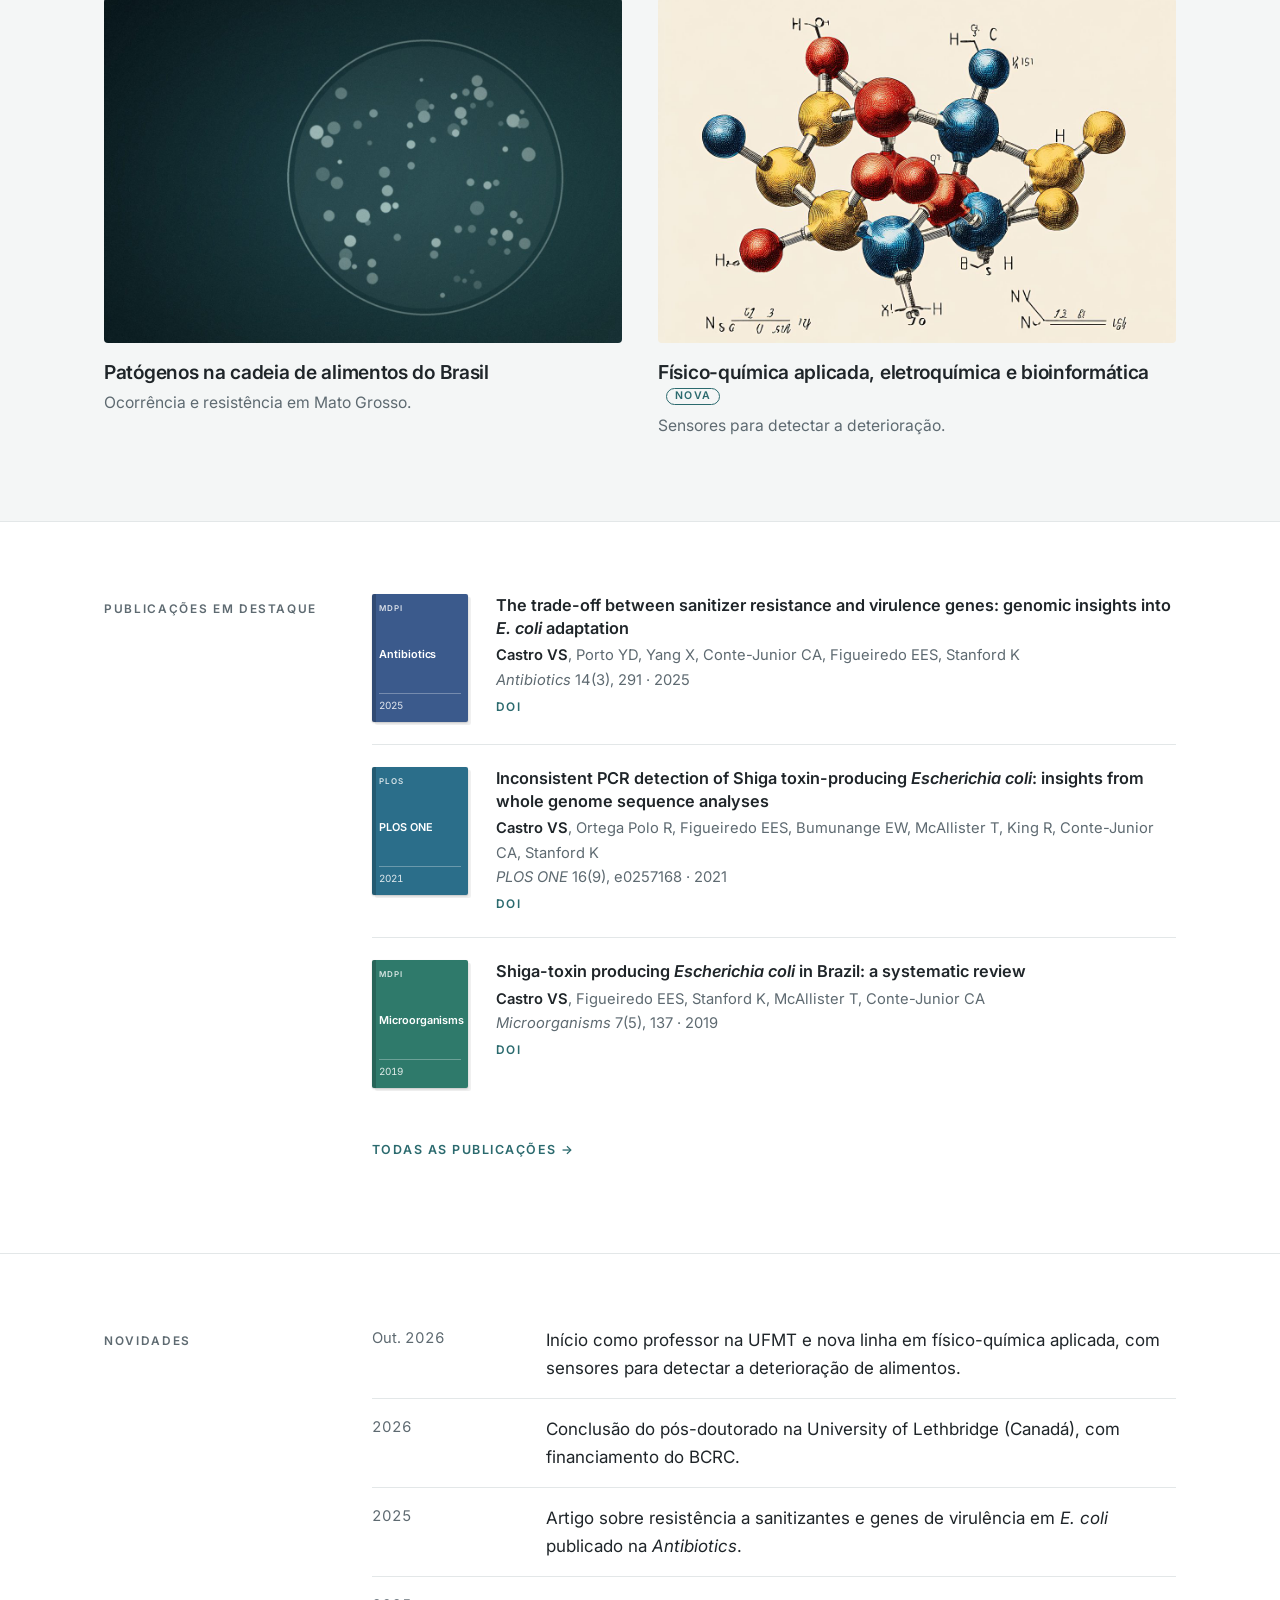
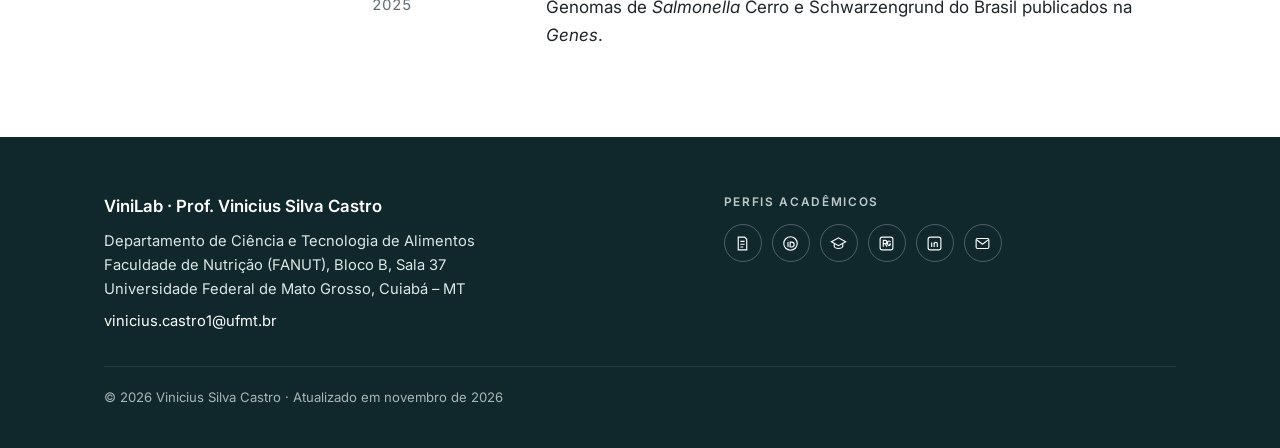
==== commit 932f6d5f: "Show portrait in home hero and journal covers in publication lists Co-Authored-By: Claude Opus 5.5 <" ====
--- a/index.html
+++ b/index.html
@@ -18,10 +18,13 @@
   <a class="brand" href="index.html"><svg viewBox="0 0 32 32" aria-hidden="true"><circle cx="16" cy="16" r="15" fill="#10272c"/><rect x="8" y="12.5" width="16" height="7" rx="3.5" fill="#8fc7bf" transform="rotate(-32 16 16)"/></svg>ViniLab <small>UFMT</small></a>
   <nav class="menu" aria-label="Menu principal"><a href="pesquisa.html">Pesquisa</a><a href="publicacoes.html">Publicações</a><a href="sobre.html">Sobre</a><a href="contato.html">Contato</a><a class="lang" href="en/index.html" hreflang="en" lang="en">EN</a></nav>
 </div></header>
-<section class="hero" style="background-image:linear-gradient(90deg,rgba(16,39,44,.92) 0%,rgba(16,39,44,.55) 45%,rgba(16,39,44,.05) 100%),url('assets/img/hero.jpg')"><div class="wrap">
+<section class="hero" style="background-image:linear-gradient(90deg,rgba(16,39,44,.92) 0%,rgba(16,39,44,.6) 55%,rgba(16,39,44,.35) 100%),url('assets/img/hero.jpg')"><div class="wrap hero-grid">
+  <div class="hero-text">
   <div class="label light">Universidade Federal de Mato Grosso · Cuiabá</div>
   <h1>Genômica e controle de patógenos para alimentos mais seguros.</h1>
   <p>Grupo de pesquisa do Prof. Dr. Vinicius Silva Castro.</p>
+  </div>
+  <a class="hero-photo" href="sobre.html"><img src="assets/img/retrato.jpg" alt="Prof. Dr. Vinicius Silva Castro" width="600" height="800"><span>Prof. Dr. Vinicius Silva Castro<small>Coordenador do ViniLab</small></span></a>
 </div></section>
 <main id="conteudo">
 <section class="block"><div class="wrap split">
@@ -40,9 +43,9 @@
 <section class="block"><div class="wrap split">
   <div class="label">Publicações em destaque</div>
   <div>
-<div class="feat"><div class="img"><img src="assets/img/card-controle.jpg" alt="" loading="lazy" width="1200" height="800"></div><div><p class="pub-title">The trade-off between sanitizer resistance and virulence genes: genomic insights into <i>E. coli</i> adaptation</p><p class="pub-meta"><b>Castro VS</b>, Porto YD, Yang X, Conte-Junior CA, Figueiredo EES, Stanford K</p><p class="pub-meta"><i>Antibiotics</i> 14(3), 291 · 2025</p><div class="pub-links"><a href="https://doi.org/10.3390/antibiotics14030291">DOI</a></div></div></div>
-<div class="feat"><div class="img"><img src="assets/img/card-genomica.jpg" alt="" loading="lazy" width="1200" height="800"></div><div><p class="pub-title">Inconsistent PCR detection of Shiga toxin-producing <i>Escherichia coli</i>: insights from whole genome sequence analyses</p><p class="pub-meta"><b>Castro VS</b>, Ortega Polo R, Figueiredo EES, Bumunange EW, McAllister T, King R, Conte-Junior CA, Stanford K</p><p class="pub-meta"><i>PLOS ONE</i> 16(9), e0257168 · 2021</p><div class="pub-links"><a href="https://doi.org/10.1371/journal.pone.0257168">DOI</a></div></div></div>
-<div class="feat"><div class="img"><img src="assets/img/card-cadeia.jpg" alt="" loading="lazy" width="1200" height="800"></div><div><p class="pub-title">Shiga-toxin producing <i>Escherichia coli</i> in Brazil: a systematic review</p><p class="pub-meta"><b>Castro VS</b>, Figueiredo EES, Stanford K, McAllister T, Conte-Junior CA</p><p class="pub-meta"><i>Microorganisms</i> 7(5), 137 · 2019</p><div class="pub-links"><a href="https://doi.org/10.3390/microorganisms7050137">DOI</a></div></div></div>
+<div class="feat"><div class="cover" style="--c:#3b5a8c" aria-hidden="true"><span class="pub">MDPI</span><span class="jn">Antibiotics</span><span class="yr">2025</span></div><div><p class="pub-title">The trade-off between sanitizer resistance and virulence genes: genomic insights into <i>E. coli</i> adaptation</p><p class="pub-meta"><b>Castro VS</b>, Porto YD, Yang X, Conte-Junior CA, Figueiredo EES, Stanford K</p><p class="pub-meta"><i>Antibiotics</i> 14(3), 291 · 2025</p><div class="pub-links"><a href="https://doi.org/10.3390/antibiotics14030291">DOI</a></div></div></div>
+<div class="feat"><div class="cover" style="--c:#2b6e8a" aria-hidden="true"><span class="pub">PLOS</span><span class="jn">PLOS ONE</span><span class="yr">2021</span></div><div><p class="pub-title">Inconsistent PCR detection of Shiga toxin-producing <i>Escherichia coli</i>: insights from whole genome sequence analyses</p><p class="pub-meta"><b>Castro VS</b>, Ortega Polo R, Figueiredo EES, Bumunange EW, McAllister T, King R, Conte-Junior CA, Stanford K</p><p class="pub-meta"><i>PLOS ONE</i> 16(9), e0257168 · 2021</p><div class="pub-links"><a href="https://doi.org/10.1371/journal.pone.0257168">DOI</a></div></div></div>
+<div class="feat"><div class="cover" style="--c:#2f7a6b" aria-hidden="true"><span class="pub">MDPI</span><span class="jn">Microorganisms</span><span class="yr">2019</span></div><div><p class="pub-title">Shiga-toxin producing <i>Escherichia coli</i> in Brazil: a systematic review</p><p class="pub-meta"><b>Castro VS</b>, Figueiredo EES, Stanford K, McAllister T, Conte-Junior CA</p><p class="pub-meta"><i>Microorganisms</i> 7(5), 137 · 2019</p><div class="pub-links"><a href="https://doi.org/10.3390/microorganisms7050137">DOI</a></div></div></div>
     <p style="margin-top:24px"><a class="more" href="publicacoes.html">Todas as publicações →</a></p>
   </div>
 </div></section>
--- a/assets/style.css
+++ b/assets/style.css
@@ -146,3 +146,35 @@
   nav.menu { gap: 2px 18px; }
   header.site { position: static; }
 }
+.rline .img.duo { display: grid; grid-template-columns: 1fr 1fr; gap: 6px; border-radius: 4px; }
+.rline .img.duo img { height: 100%; }
+
+/* Foto na página inicial / portrait in the home hero */
+.hero .wrap.hero-grid { flex-direction: row; align-items: flex-end; justify-content: space-between; gap: 40px; }
+.hero-text { flex: 1 1 auto; }
+.hero-photo { flex: 0 0 260px; color: #fff; display: block; margin-bottom: 4px; }
+.hero-photo:hover { text-decoration: none; }
+.hero-photo img { width: 100%; aspect-ratio: 3 / 4; object-fit: cover; border-radius: 4px; box-shadow: 0 18px 40px rgba(0,0,0,.35); border: 1px solid rgba(255,255,255,.25); }
+.hero-photo span { display: block; margin-top: 12px; font-weight: 600; font-size: .95rem; }
+.hero-photo small { display: block; font-weight: 400; color: var(--on-deep); font-size: .82rem; }
+
+/* Capas das revistas / journal covers */
+.cover { --c: #2b3a40; position: relative; width: 84px; aspect-ratio: 3 / 4; background: var(--c); color: #fff; border-radius: 2px; padding: 8px 7px; display: flex; flex-direction: column; justify-content: space-between; box-shadow: 0 1px 2px rgba(0,0,0,.18), 3px 3px 0 rgba(0,0,0,.06); overflow: hidden; }
+.cover::before { content: ""; position: absolute; left: 0; top: 0; bottom: 0; width: 4px; background: rgba(0,0,0,.18); }
+.cover .pub { font-size: .5rem; font-weight: 600; letter-spacing: .12em; text-transform: uppercase; opacity: .8; }
+.cover .jn { font-size: .68rem; font-weight: 600; line-height: 1.15; letter-spacing: -.005em; }
+.cover .jn.sm { font-size: .58rem; }
+.cover .yr { font-size: .62rem; opacity: .85; font-variant-numeric: tabular-nums; border-top: 1px solid rgba(255,255,255,.35); padding-top: 3px; }
+.feat { grid-template-columns: 96px 1fr; }
+.feat .cover { width: 96px; }
+.pubs li.withcover { display: grid; grid-template-columns: 84px 1fr; gap: 20px; align-items: start; }
+
+@media (max-width: 820px) {
+  .hero .wrap.hero-grid { flex-direction: column-reverse; align-items: flex-start; justify-content: flex-end; gap: 28px; padding-top: 40px; }
+  .hero-photo { flex-basis: auto; width: 170px; }
+}
+@media (max-width: 560px) {
+  .feat { grid-template-columns: 72px 1fr; }
+  .feat .cover, .cover { width: 72px; }
+  .pubs li.withcover { grid-template-columns: 72px 1fr; gap: 14px; }
+}
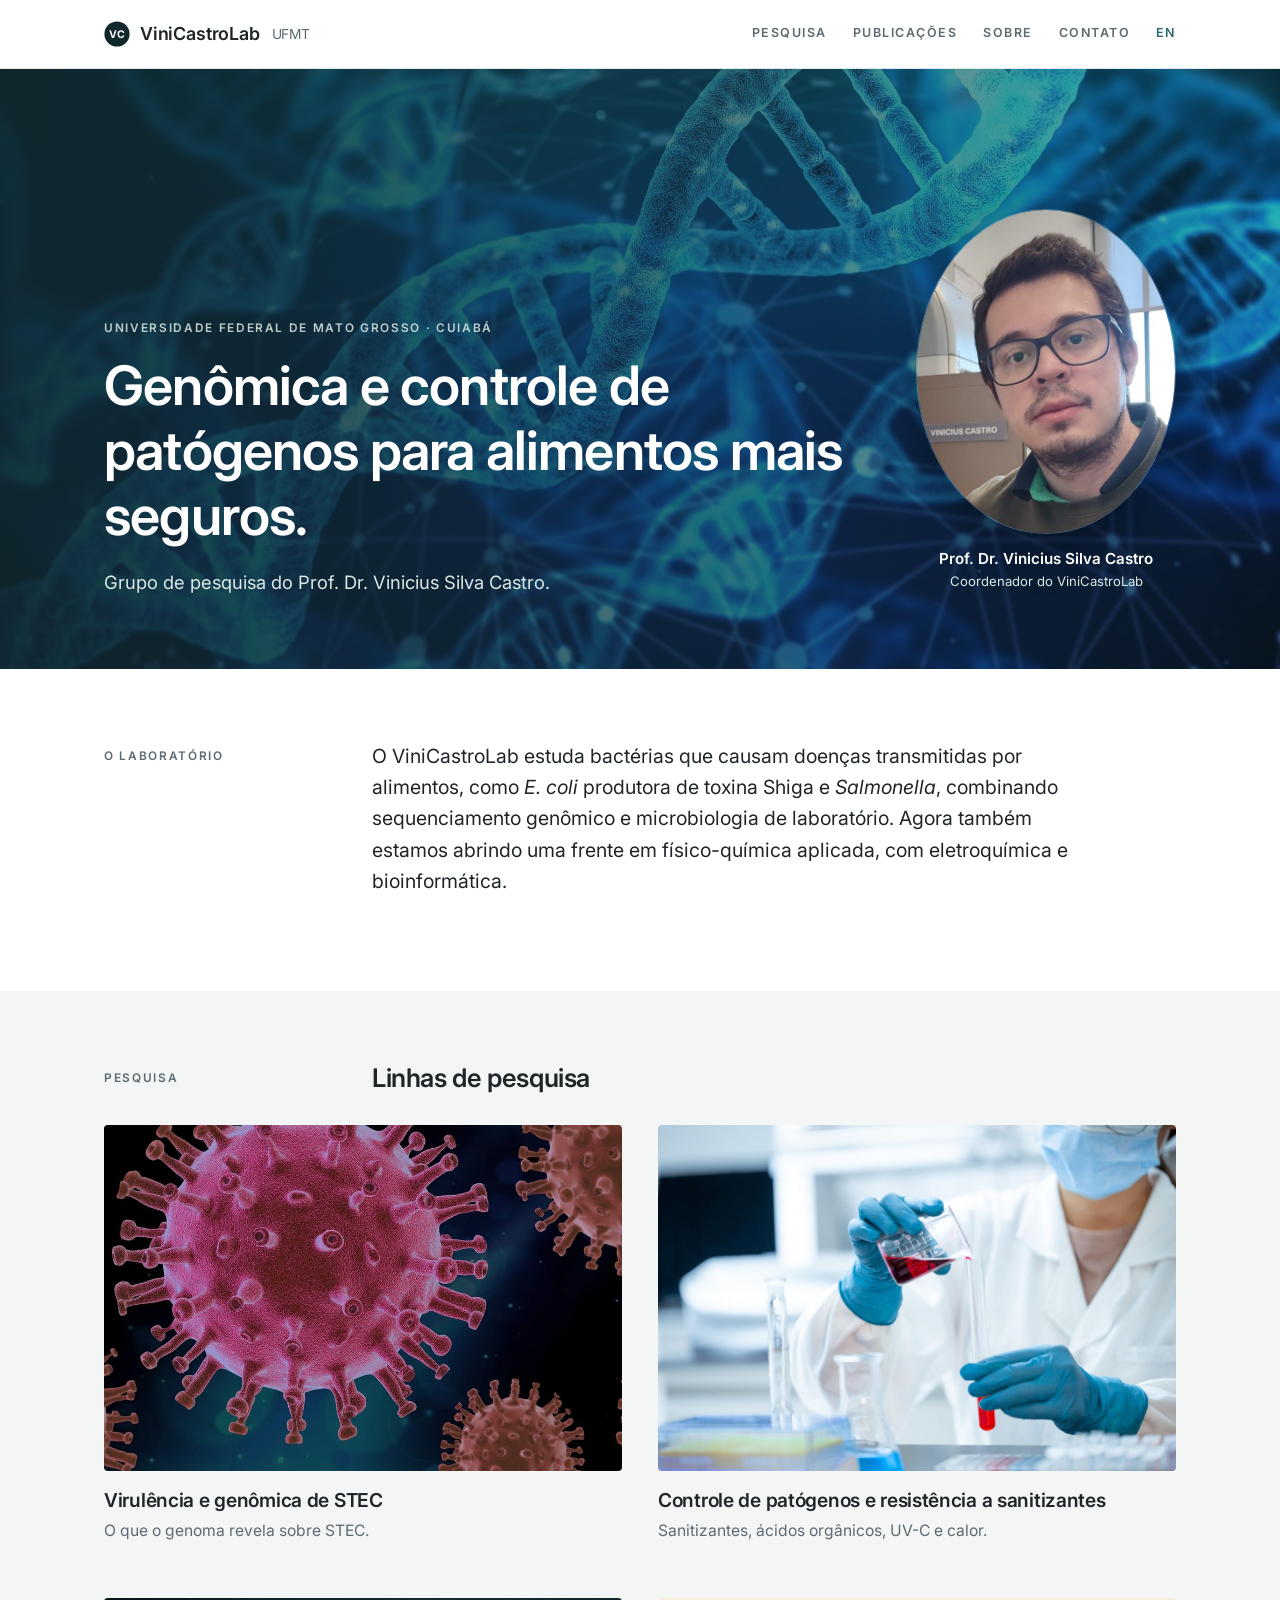
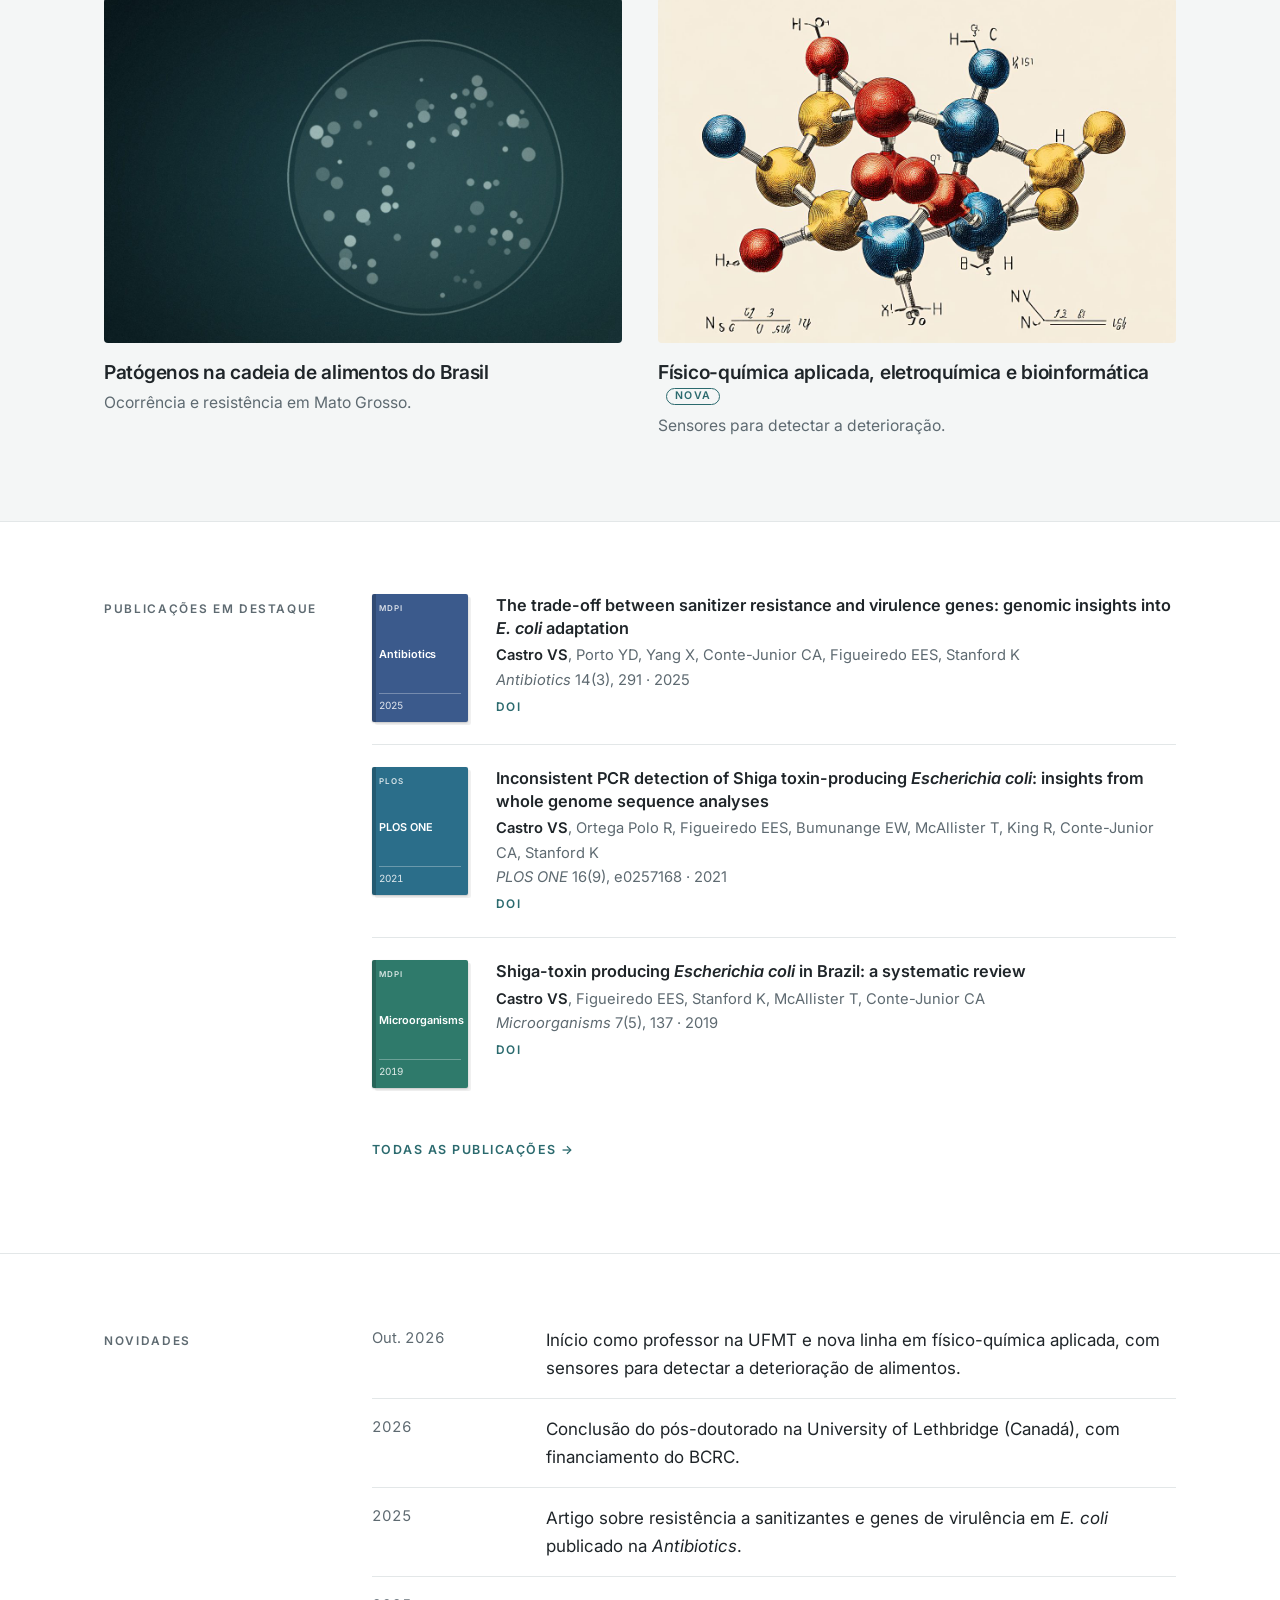
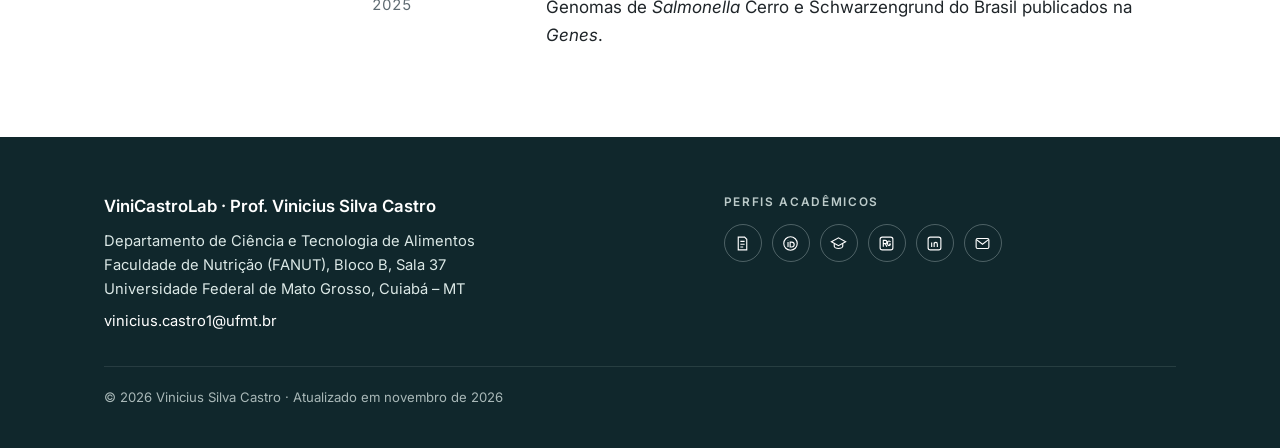
==== commit af7196d5: "Rename to ViniCastroLab, VC logo and oval portrait frame Co-Authored-By: Claude Opus 5.5 <noreply@an" ====
--- a/index.html
+++ b/index.html
@@ -3,8 +3,8 @@
 <head>
 <meta charset="utf-8">
 <meta name="viewport" content="width=device-width, initial-scale=1">
-<title>ViniLab · Vinicius Silva Castro</title>
-<meta name="description" content="ViniLab: grupo de pesquisa do Prof. Vinicius Silva Castro (UFMT) em genômica e controle de patógenos de alimentos.">
+<title>ViniCastroLab · Vinicius Silva Castro</title>
+<meta name="description" content="ViniCastroLab: grupo de pesquisa do Prof. Vinicius Silva Castro (UFMT) em genômica e controle de patógenos de alimentos.">
 <link rel="alternate" hreflang="en" href="en/index.html">
 <link rel="icon" href="assets/img/favicon.svg" type="image/svg+xml">
 <link rel="preconnect" href="https://fonts.googleapis.com">
@@ -15,7 +15,7 @@
 <body>
 <a class="skip" href="#conteudo">Pular para o conteúdo</a>
 <header class="site"><div class="wrap">
-  <a class="brand" href="index.html"><svg viewBox="0 0 32 32" aria-hidden="true"><circle cx="16" cy="16" r="15" fill="#10272c"/><rect x="8" y="12.5" width="16" height="7" rx="3.5" fill="#8fc7bf" transform="rotate(-32 16 16)"/></svg>ViniLab <small>UFMT</small></a>
+  <a class="brand" href="index.html"><svg viewBox="0 0 32 32" aria-hidden="true"><circle cx="16" cy="16" r="15.5" fill="#10272c"/><text x="16" y="20.6" text-anchor="middle" font-family="Inter, Arial, sans-serif" font-size="13" font-weight="700" letter-spacing="-0.4" fill="#ffffff">VC</text></svg>ViniCastroLab <small>UFMT</small></a>
   <nav class="menu" aria-label="Menu principal"><a href="pesquisa.html">Pesquisa</a><a href="publicacoes.html">Publicações</a><a href="sobre.html">Sobre</a><a href="contato.html">Contato</a><a class="lang" href="en/index.html" hreflang="en" lang="en">EN</a></nav>
 </div></header>
 <section class="hero" style="background-image:linear-gradient(90deg,rgba(16,39,44,.92) 0%,rgba(16,39,44,.6) 55%,rgba(16,39,44,.35) 100%),url('assets/img/hero.jpg')"><div class="wrap hero-grid">
@@ -24,12 +24,12 @@
   <h1>Genômica e controle de patógenos para alimentos mais seguros.</h1>
   <p>Grupo de pesquisa do Prof. Dr. Vinicius Silva Castro.</p>
   </div>
-  <a class="hero-photo" href="sobre.html"><img src="assets/img/retrato.jpg" alt="Prof. Dr. Vinicius Silva Castro" width="600" height="800"><span>Prof. Dr. Vinicius Silva Castro<small>Coordenador do ViniLab</small></span></a>
+  <a class="hero-photo" href="sobre.html"><img src="assets/img/retrato.jpg" alt="Prof. Dr. Vinicius Silva Castro" width="600" height="800"><span>Prof. Dr. Vinicius Silva Castro<small>Coordenador do ViniCastroLab</small></span></a>
 </div></section>
 <main id="conteudo">
 <section class="block"><div class="wrap split">
   <div class="label">O laboratório</div>
-  <p class="lead">O ViniLab estuda bactérias que causam doenças transmitidas por alimentos, como <i>E. coli</i> produtora de toxina Shiga e <i>Salmonella</i>, combinando sequenciamento genômico e microbiologia de laboratório. Agora também estamos abrindo uma frente em físico-química aplicada, com eletroquímica e bioinformática.</p>
+  <p class="lead">O ViniCastroLab estuda bactérias que causam doenças transmitidas por alimentos, como <i>E. coli</i> produtora de toxina Shiga e <i>Salmonella</i>, combinando sequenciamento genômico e microbiologia de laboratório. Agora também estamos abrindo uma frente em físico-química aplicada, com eletroquímica e bioinformática.</p>
 </div></section>
 <section class="block soft"><div class="wrap">
   <div class="split" style="margin-bottom:32px"><div class="label">Pesquisa</div><h2 style="font-size:1.6rem">Linhas de pesquisa</h2></div>
@@ -61,7 +61,7 @@
 </main>
 <footer class="site"><div class="wrap">
   <div>
-    <div class="fname">ViniLab · Prof. Vinicius Silva Castro</div>
+    <div class="fname">ViniCastroLab · Prof. Vinicius Silva Castro</div>
     <div>Departamento de Ciência e Tecnologia de Alimentos<br>Faculdade de Nutrição (FANUT), Bloco B, Sala 37<br>Universidade Federal de Mato Grosso, Cuiabá – MT</div>
     <div style="margin-top:8px"><a href="mailto:vinicius.castro1@ufmt.br">vinicius.castro1@ufmt.br</a></div>
   </div>
--- a/assets/style.css
+++ b/assets/style.css
@@ -1,4 +1,4 @@
-/* ViniLab — estilo do site / site styles
+/* ViniCastroLab — estilo do site / site styles
    Para mudar cores ou fontes, altere só as variáveis abaixo. */
 :root {
   --bg: #ffffff;
@@ -178,3 +178,8 @@
   .feat .cover, .cover { width: 72px; }
   .pubs li.withcover { grid-template-columns: 72px 1fr; gap: 14px; }
 }
+
+/* Moldura oval / oval frame */
+.hero-photo img, .about .photo img { border-radius: 50%; aspect-ratio: 4 / 5; }
+.hero-photo span { text-align: center; }
+.about .photo span { display: none; }
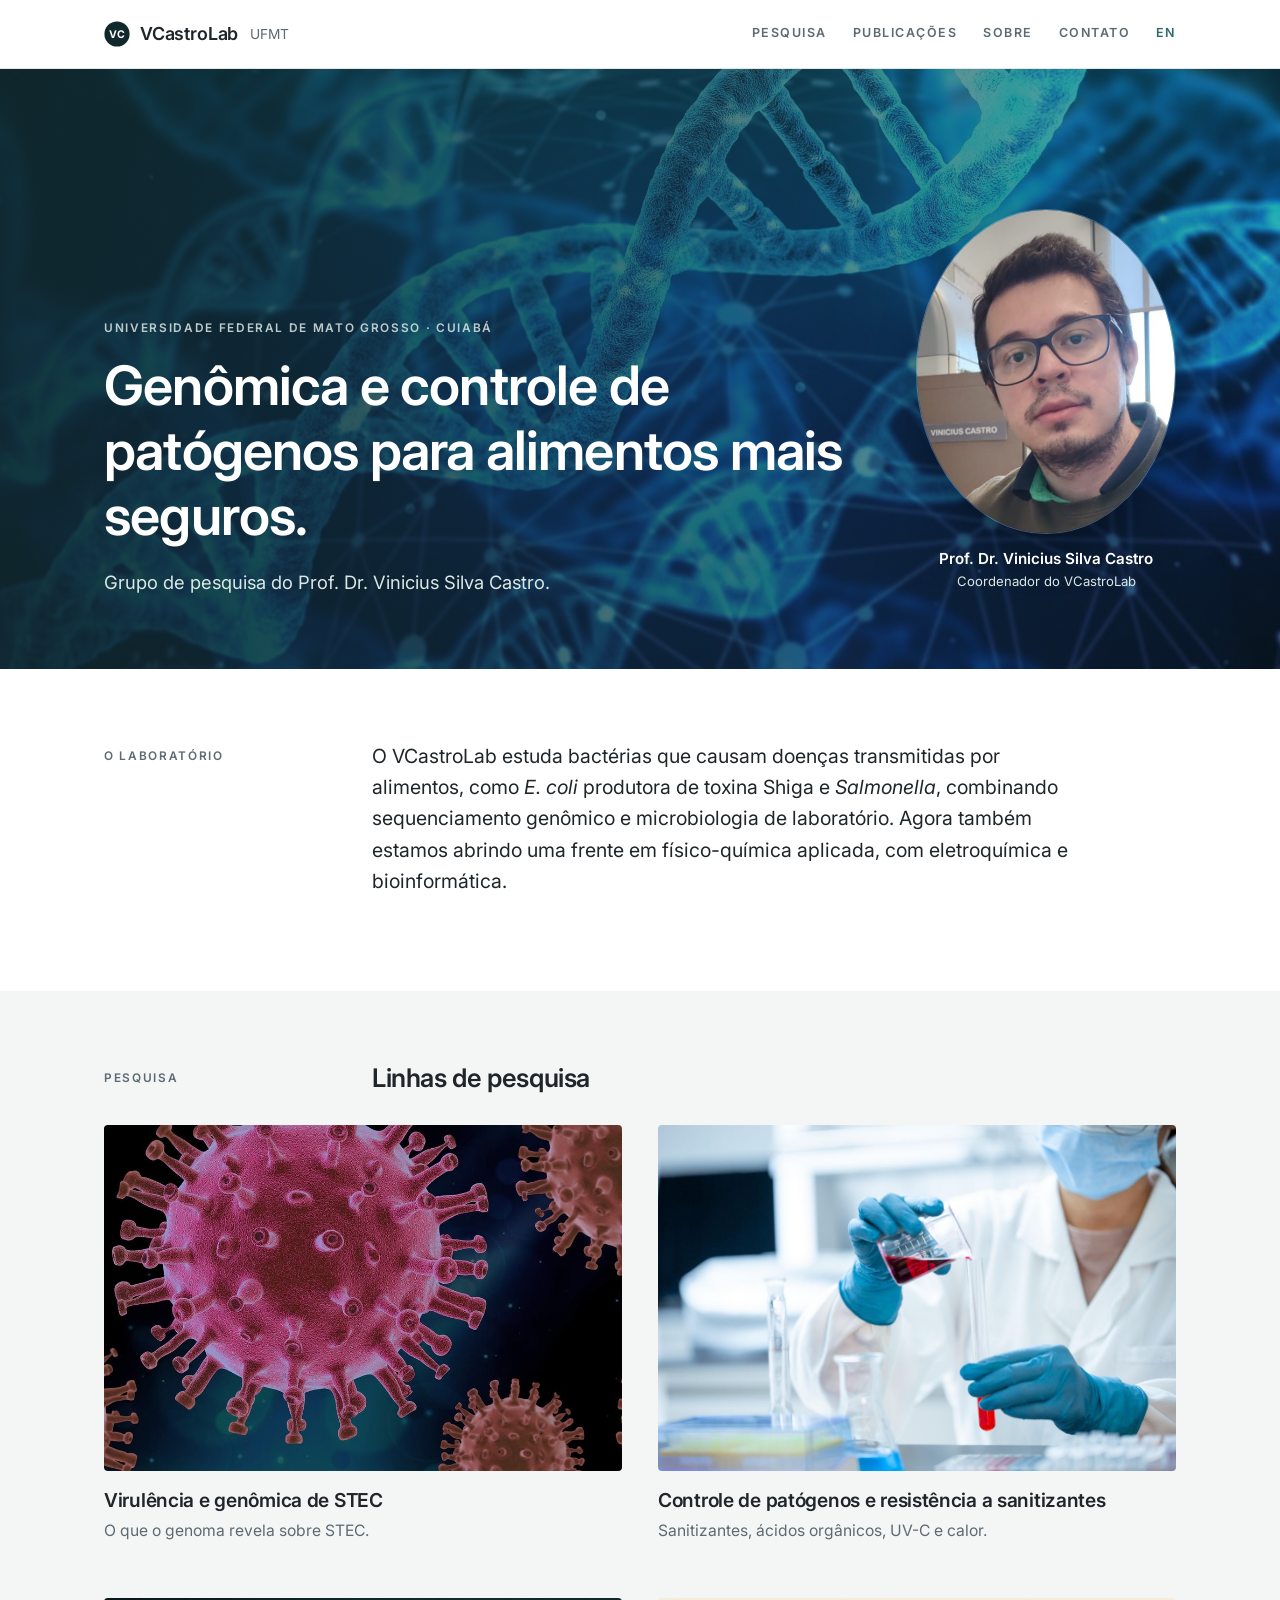
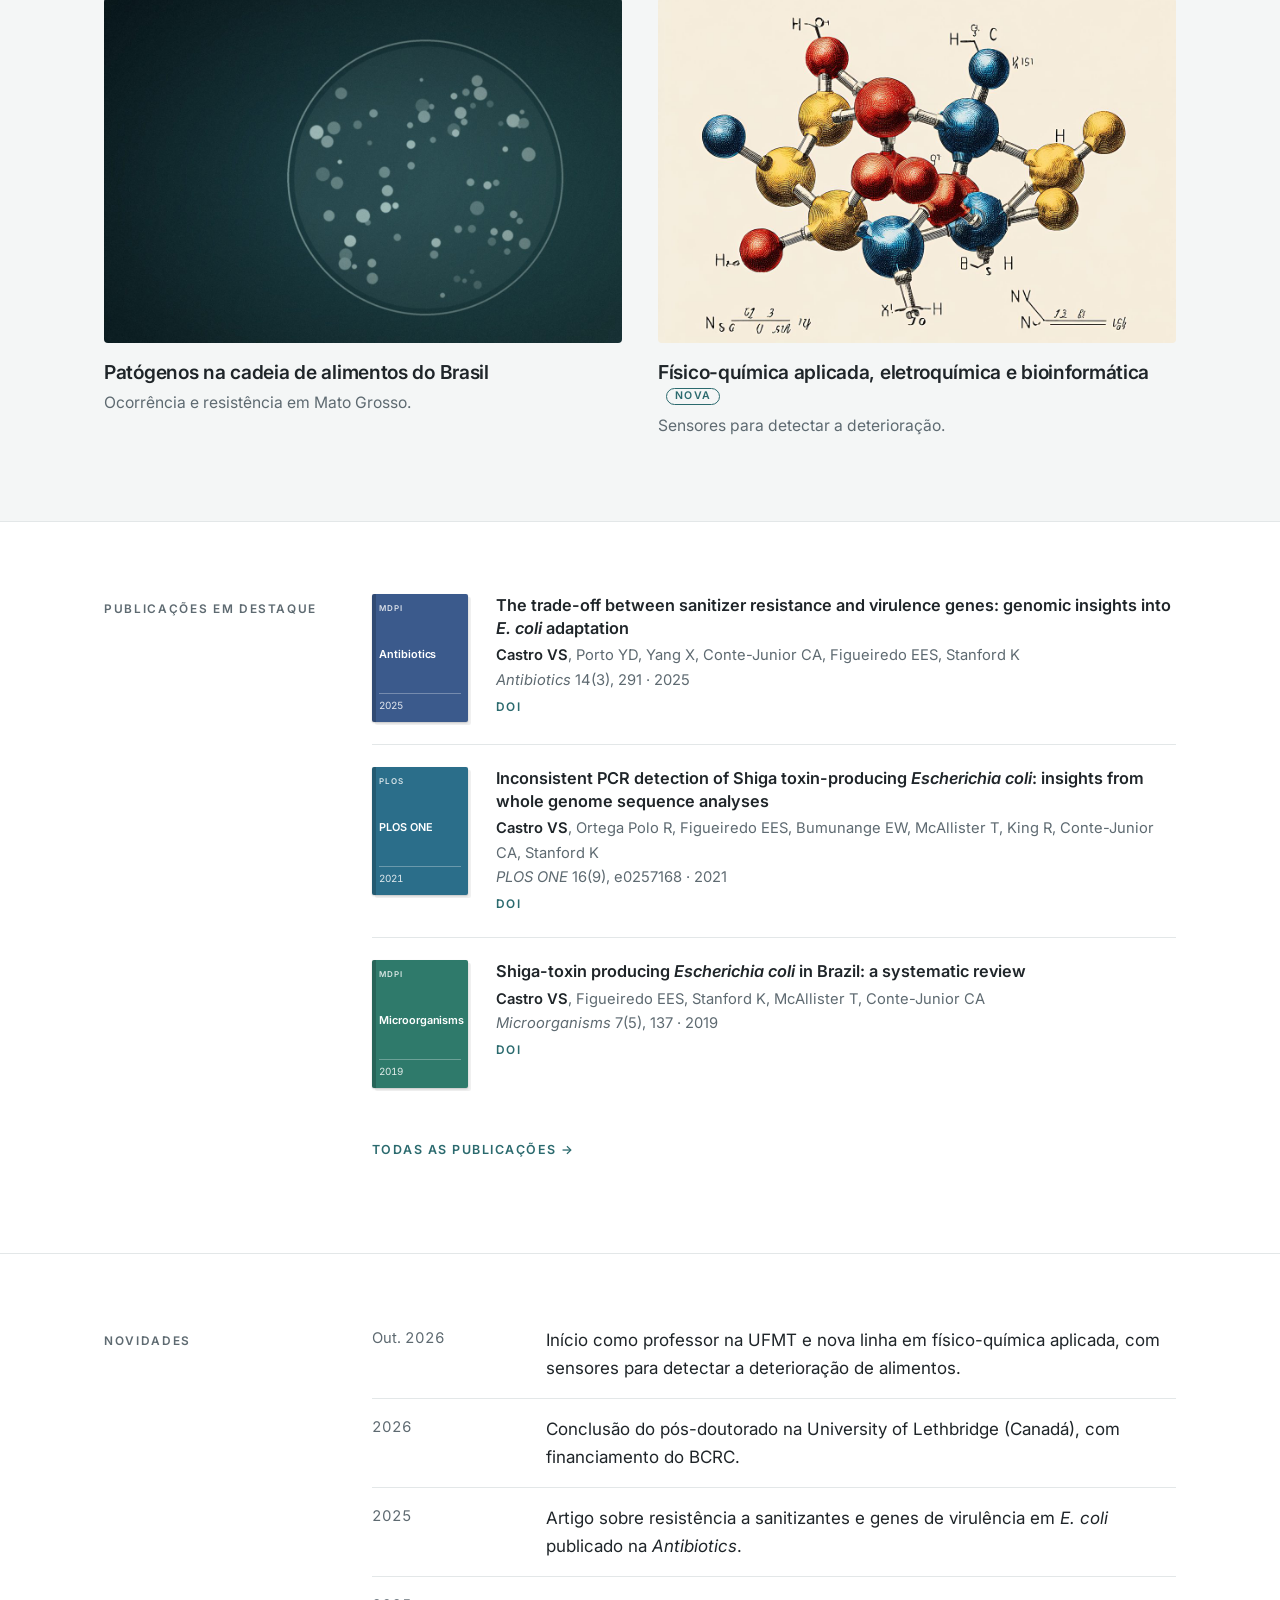
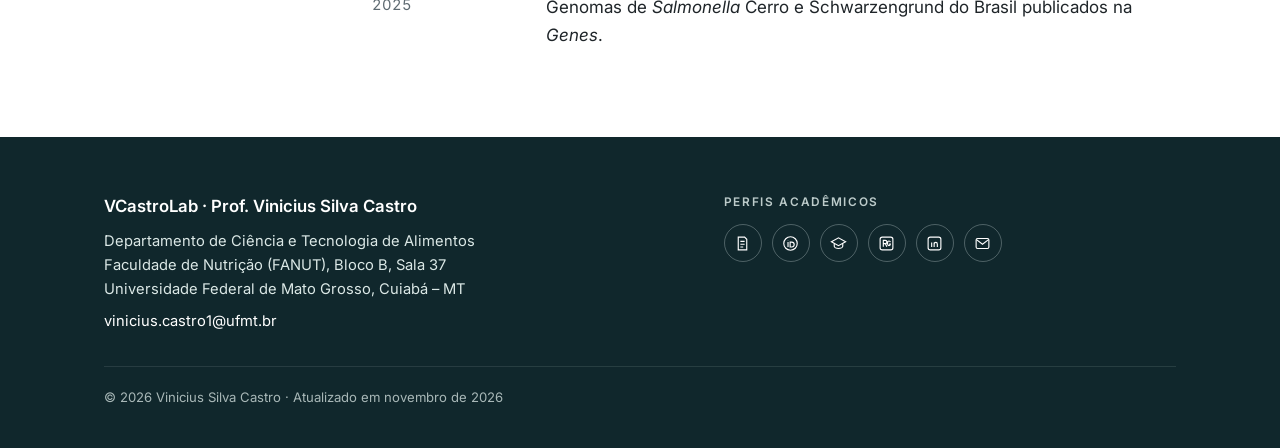
==== commit 13d3f6de: "Rename lab to VCastroLab Co-Authored-By: Claude Opus 5.5 <noreply@anthropic.com> Claude-Session: htt" ====
--- a/index.html
+++ b/index.html
@@ -3,8 +3,8 @@
 <head>
 <meta charset="utf-8">
 <meta name="viewport" content="width=device-width, initial-scale=1">
-<title>ViniCastroLab · Vinicius Silva Castro</title>
-<meta name="description" content="ViniCastroLab: grupo de pesquisa do Prof. Vinicius Silva Castro (UFMT) em genômica e controle de patógenos de alimentos.">
+<title>VCastroLab · Vinicius Silva Castro</title>
+<meta name="description" content="VCastroLab: grupo de pesquisa do Prof. Vinicius Silva Castro (UFMT) em genômica e controle de patógenos de alimentos.">
 <link rel="alternate" hreflang="en" href="en/index.html">
 <link rel="icon" href="assets/img/favicon.svg" type="image/svg+xml">
 <link rel="preconnect" href="https://fonts.googleapis.com">
@@ -15,7 +15,7 @@
 <body>
 <a class="skip" href="#conteudo">Pular para o conteúdo</a>
 <header class="site"><div class="wrap">
-  <a class="brand" href="index.html"><svg viewBox="0 0 32 32" aria-hidden="true"><circle cx="16" cy="16" r="15.5" fill="#10272c"/><text x="16" y="20.6" text-anchor="middle" font-family="Inter, Arial, sans-serif" font-size="13" font-weight="700" letter-spacing="-0.4" fill="#ffffff">VC</text></svg>ViniCastroLab <small>UFMT</small></a>
+  <a class="brand" href="index.html"><svg viewBox="0 0 32 32" aria-hidden="true"><circle cx="16" cy="16" r="15.5" fill="#10272c"/><text x="16" y="20.6" text-anchor="middle" font-family="Inter, Arial, sans-serif" font-size="13" font-weight="700" letter-spacing="-0.4" fill="#ffffff">VC</text></svg>VCastroLab <small>UFMT</small></a>
   <nav class="menu" aria-label="Menu principal"><a href="pesquisa.html">Pesquisa</a><a href="publicacoes.html">Publicações</a><a href="sobre.html">Sobre</a><a href="contato.html">Contato</a><a class="lang" href="en/index.html" hreflang="en" lang="en">EN</a></nav>
 </div></header>
 <section class="hero" style="background-image:linear-gradient(90deg,rgba(16,39,44,.92) 0%,rgba(16,39,44,.6) 55%,rgba(16,39,44,.35) 100%),url('assets/img/hero.jpg')"><div class="wrap hero-grid">
@@ -24,12 +24,12 @@
   <h1>Genômica e controle de patógenos para alimentos mais seguros.</h1>
   <p>Grupo de pesquisa do Prof. Dr. Vinicius Silva Castro.</p>
   </div>
-  <a class="hero-photo" href="sobre.html"><img src="assets/img/retrato.jpg" alt="Prof. Dr. Vinicius Silva Castro" width="600" height="800"><span>Prof. Dr. Vinicius Silva Castro<small>Coordenador do ViniCastroLab</small></span></a>
+  <a class="hero-photo" href="sobre.html"><img src="assets/img/retrato.jpg" alt="Prof. Dr. Vinicius Silva Castro" width="600" height="800"><span>Prof. Dr. Vinicius Silva Castro<small>Coordenador do VCastroLab</small></span></a>
 </div></section>
 <main id="conteudo">
 <section class="block"><div class="wrap split">
   <div class="label">O laboratório</div>
-  <p class="lead">O ViniCastroLab estuda bactérias que causam doenças transmitidas por alimentos, como <i>E. coli</i> produtora de toxina Shiga e <i>Salmonella</i>, combinando sequenciamento genômico e microbiologia de laboratório. Agora também estamos abrindo uma frente em físico-química aplicada, com eletroquímica e bioinformática.</p>
+  <p class="lead">O VCastroLab estuda bactérias que causam doenças transmitidas por alimentos, como <i>E. coli</i> produtora de toxina Shiga e <i>Salmonella</i>, combinando sequenciamento genômico e microbiologia de laboratório. Agora também estamos abrindo uma frente em físico-química aplicada, com eletroquímica e bioinformática.</p>
 </div></section>
 <section class="block soft"><div class="wrap">
   <div class="split" style="margin-bottom:32px"><div class="label">Pesquisa</div><h2 style="font-size:1.6rem">Linhas de pesquisa</h2></div>
@@ -61,7 +61,7 @@
 </main>
 <footer class="site"><div class="wrap">
   <div>
-    <div class="fname">ViniCastroLab · Prof. Vinicius Silva Castro</div>
+    <div class="fname">VCastroLab · Prof. Vinicius Silva Castro</div>
     <div>Departamento de Ciência e Tecnologia de Alimentos<br>Faculdade de Nutrição (FANUT), Bloco B, Sala 37<br>Universidade Federal de Mato Grosso, Cuiabá – MT</div>
     <div style="margin-top:8px"><a href="mailto:vinicius.castro1@ufmt.br">vinicius.castro1@ufmt.br</a></div>
   </div>
--- a/assets/style.css
+++ b/assets/style.css
@@ -1,4 +1,4 @@
-/* ViniCastroLab — estilo do site / site styles
+/* VCastroLab — estilo do site / site styles
    Para mudar cores ou fontes, altere só as variáveis abaixo. */
 :root {
   --bg: #ffffff;
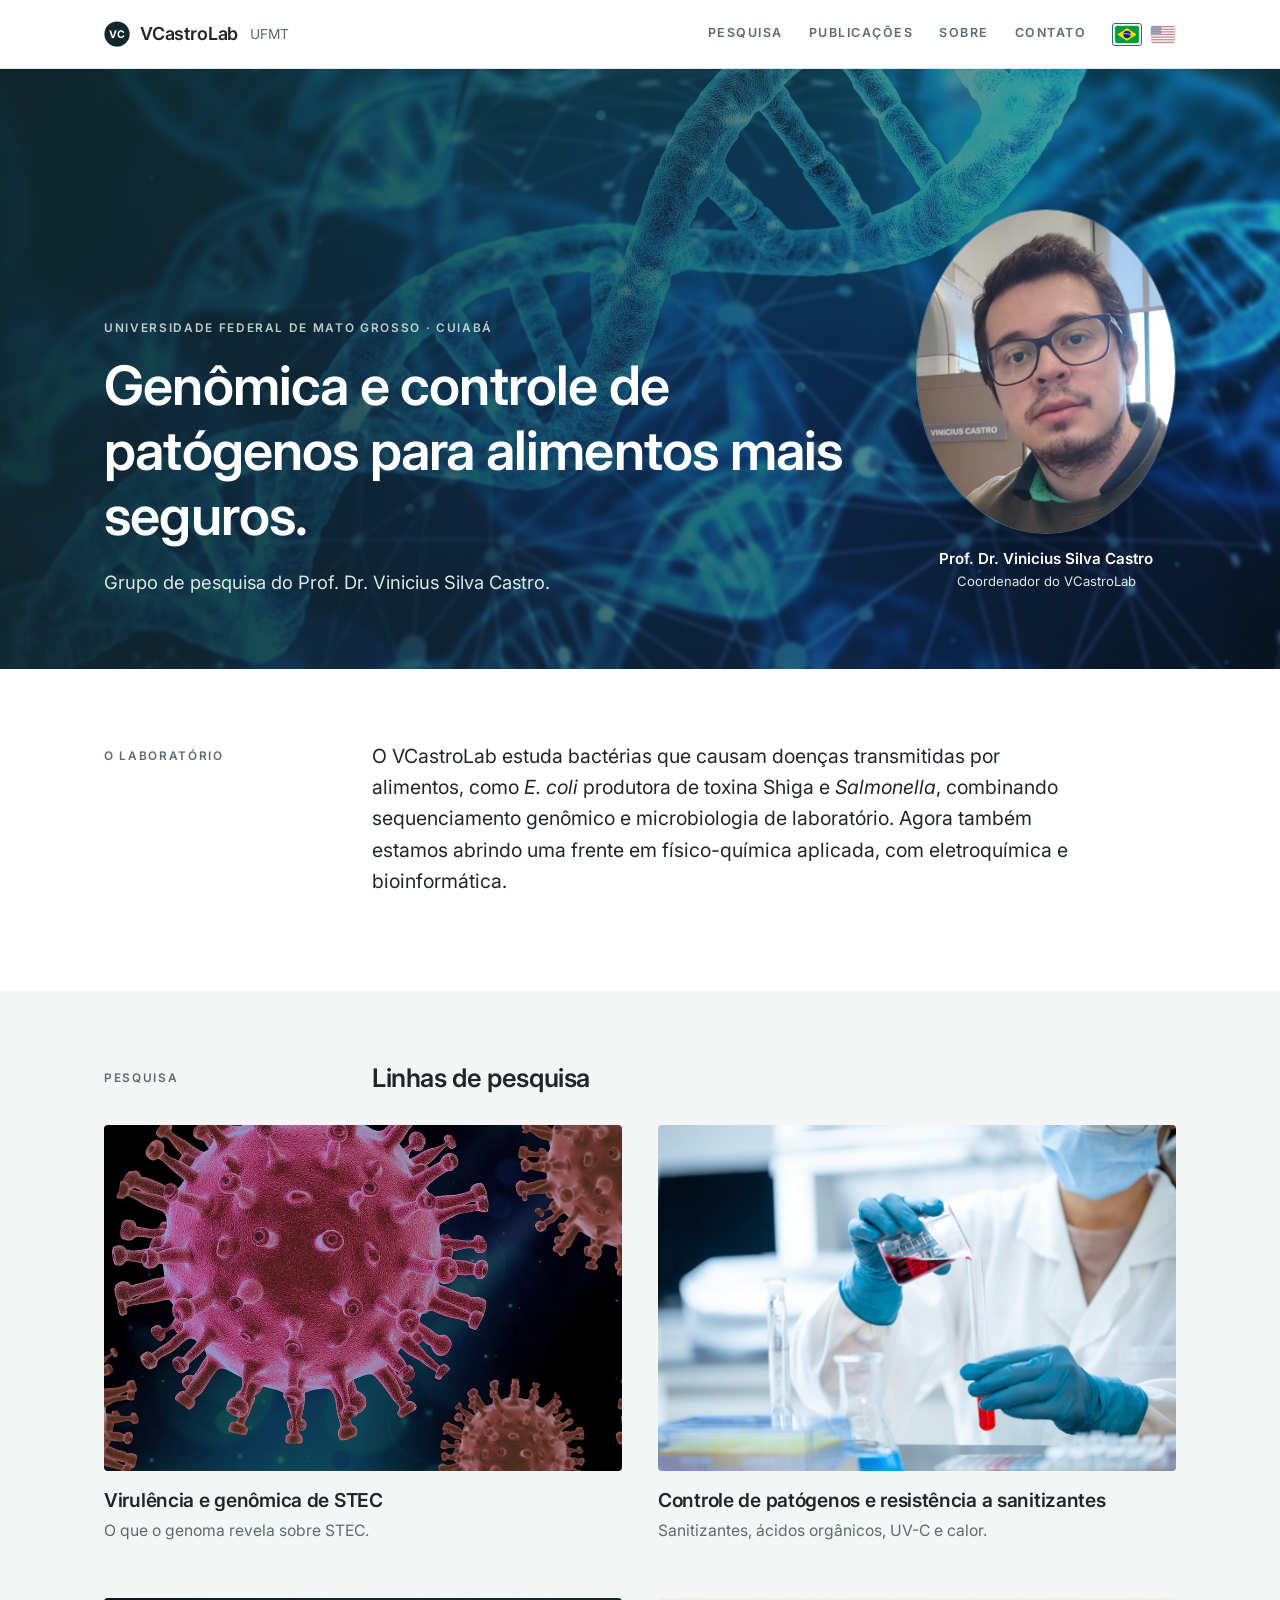
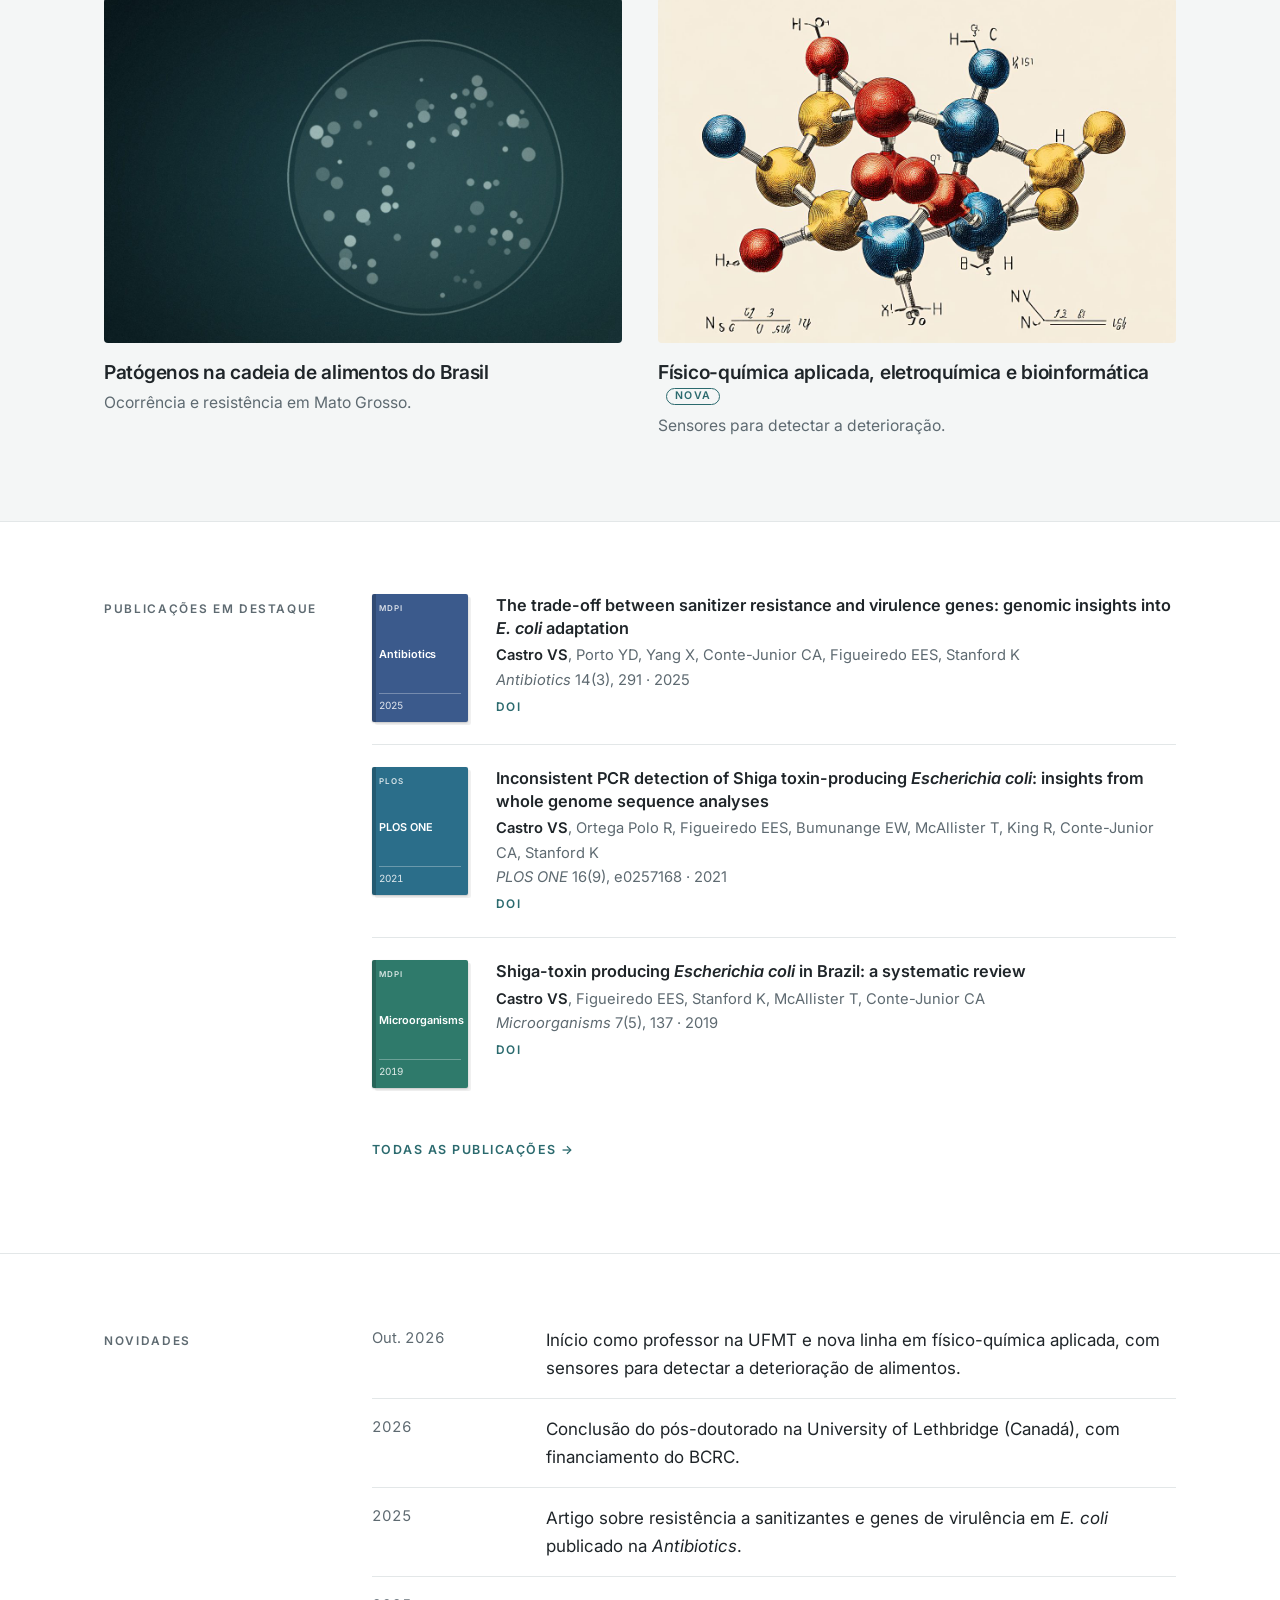
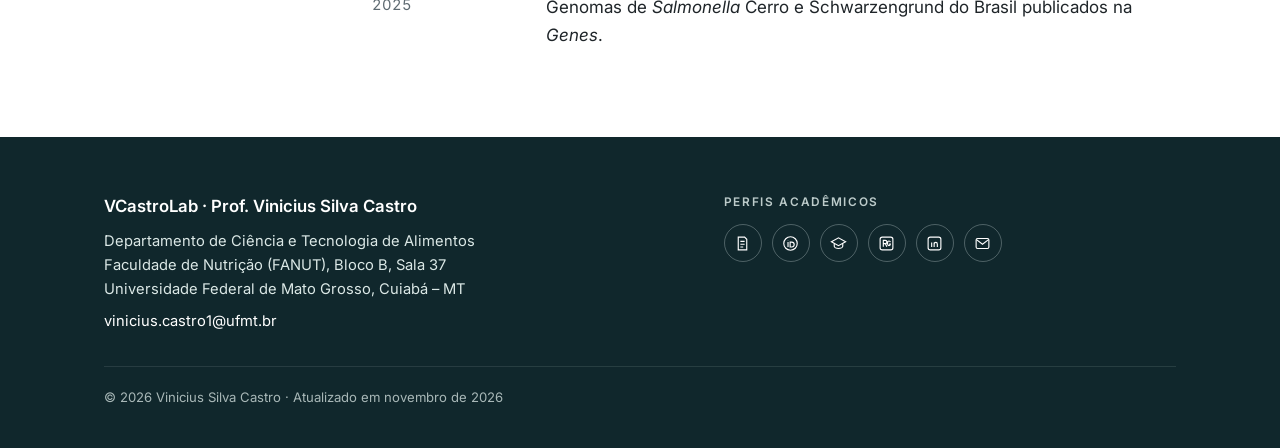
==== commit aaa99837: "Use Brazil and US flags as language switch Co-Authored-By: Claude Opus 5.5 <noreply@anthropic.com> C" ====
--- a/index.html
+++ b/index.html
@@ -16,7 +16,7 @@
 <a class="skip" href="#conteudo">Pular para o conteúdo</a>
 <header class="site"><div class="wrap">
   <a class="brand" href="index.html"><svg viewBox="0 0 32 32" aria-hidden="true"><circle cx="16" cy="16" r="15.5" fill="#10272c"/><text x="16" y="20.6" text-anchor="middle" font-family="Inter, Arial, sans-serif" font-size="13" font-weight="700" letter-spacing="-0.4" fill="#ffffff">VC</text></svg>VCastroLab <small>UFMT</small></a>
-  <nav class="menu" aria-label="Menu principal"><a href="pesquisa.html">Pesquisa</a><a href="publicacoes.html">Publicações</a><a href="sobre.html">Sobre</a><a href="contato.html">Contato</a><a class="lang" href="en/index.html" hreflang="en" lang="en">EN</a></nav>
+  <nav class="menu" aria-label="Menu principal"><a href="pesquisa.html">Pesquisa</a><a href="publicacoes.html">Publicações</a><a href="sobre.html">Sobre</a><a href="contato.html">Contato</a><span class="flags"><span class="flag on" title="Português" aria-current="true"><svg viewBox="0 0 28 20" aria-hidden="true"><rect width="28" height="20" fill="#009b3a"/><path d="M14 2.6 25.4 10 14 17.4 2.6 10z" fill="#fedf00"/><circle cx="14" cy="10" r="4.3" fill="#002776"/><path d="M9.9 9.2c2.8-.6 5.8-.2 8.2 1.1" stroke="#fff" stroke-width=".8" fill="none"/></svg></span><a class="flag" href="en/index.html" hreflang="en" lang="en" title="English" aria-label="English"><svg viewBox="0 0 28 20" aria-hidden="true"><rect width="28" height="20" fill="#fff"/><rect y="0.000" width="28" height="1.538" fill="#b22234"/><rect y="3.077" width="28" height="1.538" fill="#b22234"/><rect y="6.154" width="28" height="1.538" fill="#b22234"/><rect y="9.231" width="28" height="1.538" fill="#b22234"/><rect y="12.308" width="28" height="1.538" fill="#b22234"/><rect y="15.385" width="28" height="1.538" fill="#b22234"/><rect y="18.462" width="28" height="1.538" fill="#b22234"/><rect width="12" height="10.77" fill="#3c3b6e"/><circle cx="1.40" cy="1.20" r=".45" fill="#fff"/><circle cx="3.70" cy="1.20" r=".45" fill="#fff"/><circle cx="6.00" cy="1.20" r=".45" fill="#fff"/><circle cx="8.30" cy="1.20" r=".45" fill="#fff"/><circle cx="10.60" cy="1.20" r=".45" fill="#fff"/><circle cx="2.55" cy="3.30" r=".45" fill="#fff"/><circle cx="4.85" cy="3.30" r=".45" fill="#fff"/><circle cx="7.15" cy="3.30" r=".45" fill="#fff"/><circle cx="9.45" cy="3.30" r=".45" fill="#fff"/><circle cx="1.40" cy="5.40" r=".45" fill="#fff"/><circle cx="3.70" cy="5.40" r=".45" fill="#fff"/><circle cx="6.00" cy="5.40" r=".45" fill="#fff"/><circle cx="8.30" cy="5.40" r=".45" fill="#fff"/><circle cx="10.60" cy="5.40" r=".45" fill="#fff"/><circle cx="2.55" cy="7.50" r=".45" fill="#fff"/><circle cx="4.85" cy="7.50" r=".45" fill="#fff"/><circle cx="7.15" cy="7.50" r=".45" fill="#fff"/><circle cx="9.45" cy="7.50" r=".45" fill="#fff"/><circle cx="1.40" cy="9.60" r=".45" fill="#fff"/><circle cx="3.70" cy="9.60" r=".45" fill="#fff"/><circle cx="6.00" cy="9.60" r=".45" fill="#fff"/><circle cx="8.30" cy="9.60" r=".45" fill="#fff"/><circle cx="10.60" cy="9.60" r=".45" fill="#fff"/></svg></a></span></nav>
 </div></header>
 <section class="hero" style="background-image:linear-gradient(90deg,rgba(16,39,44,.92) 0%,rgba(16,39,44,.6) 55%,rgba(16,39,44,.35) 100%),url('assets/img/hero.jpg')"><div class="wrap hero-grid">
   <div class="hero-text">
--- a/assets/style.css
+++ b/assets/style.css
@@ -183,3 +183,11 @@
 .hero-photo img, .about .photo img { border-radius: 50%; aspect-ratio: 4 / 5; }
 .hero-photo span { text-align: center; }
 .about .photo span { display: none; }
+
+/* Bandeiras de idioma / language flags */
+.flags { display: inline-flex; gap: 8px; align-items: center; }
+.flag { display: inline-flex; padding: 2px; border-radius: 3px; border: 1.5px solid transparent; line-height: 0; }
+.flag svg { width: 24px; height: 17px; border-radius: 2px; box-shadow: 0 0 0 1px rgba(0,0,0,.12); }
+a.flag { opacity: .55; transition: opacity .2s; }
+a.flag:hover { opacity: 1; }
+.flag.on { border-color: var(--accent); }
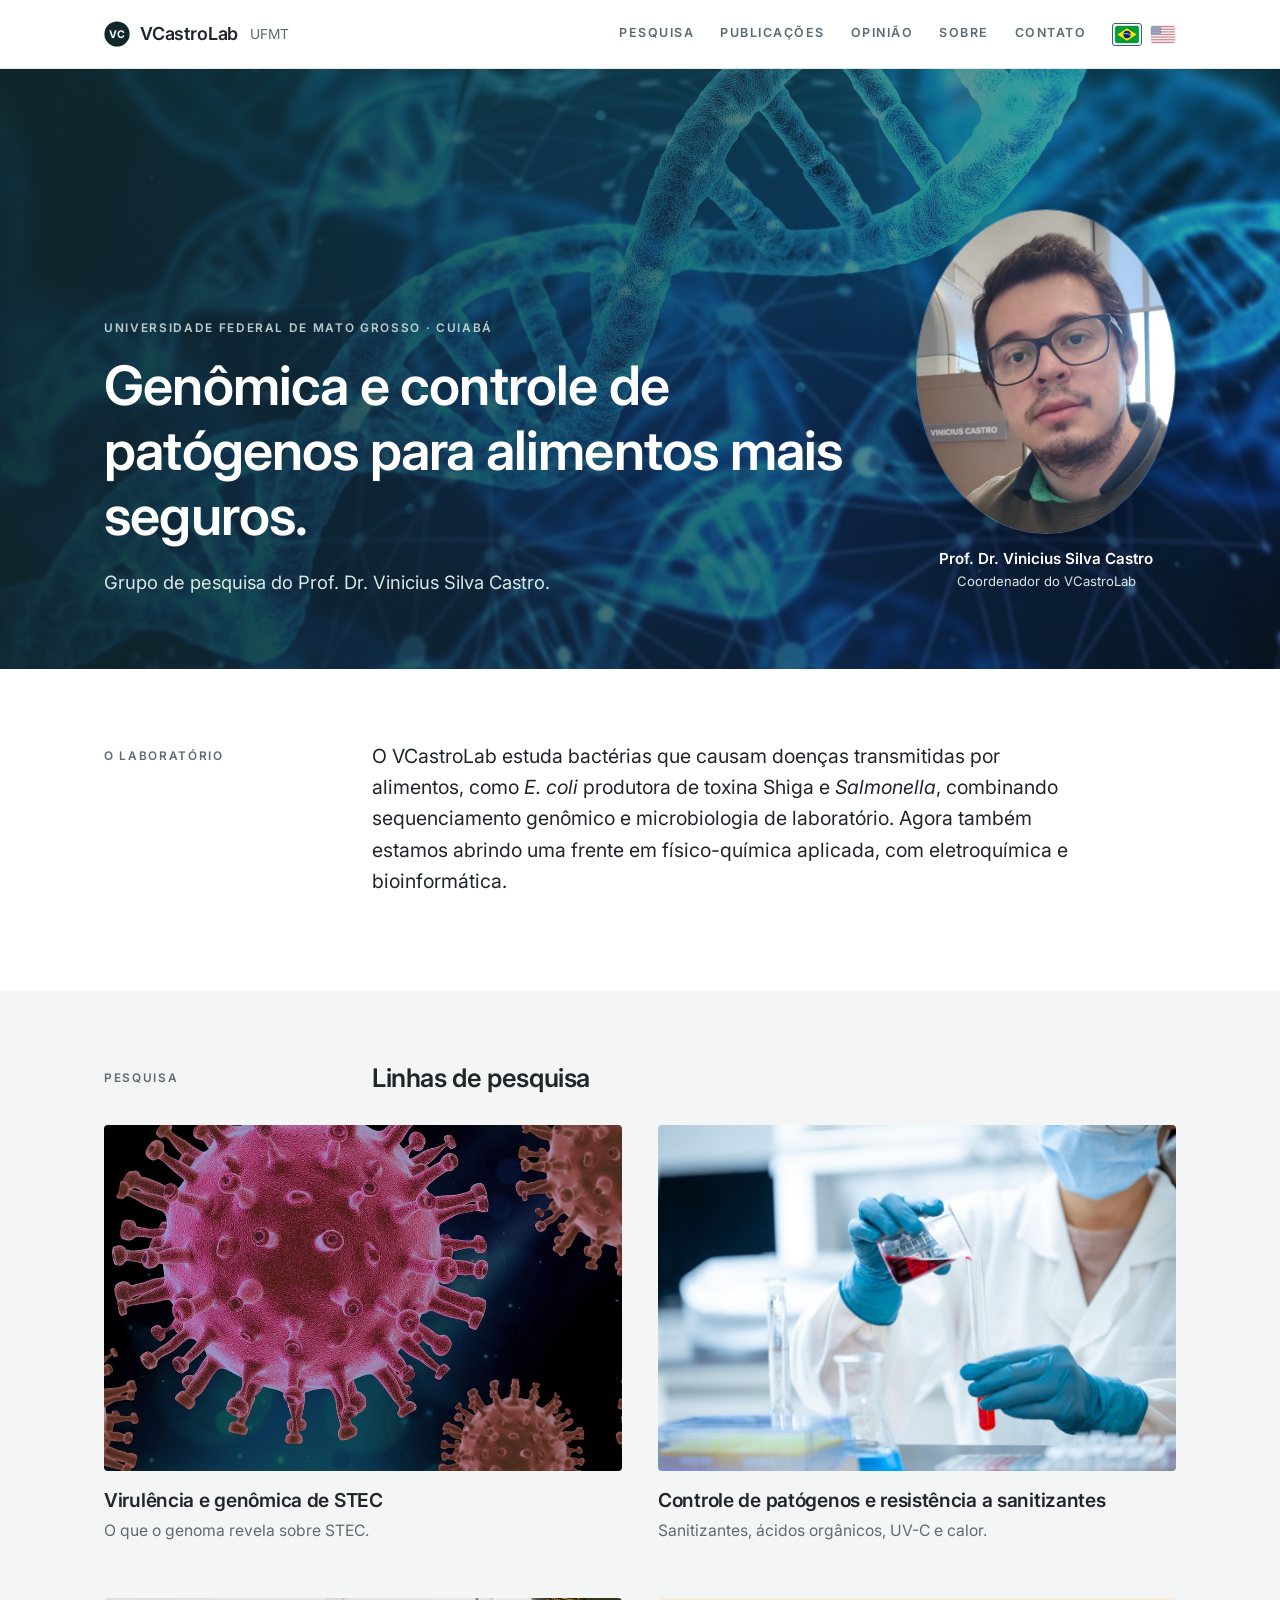
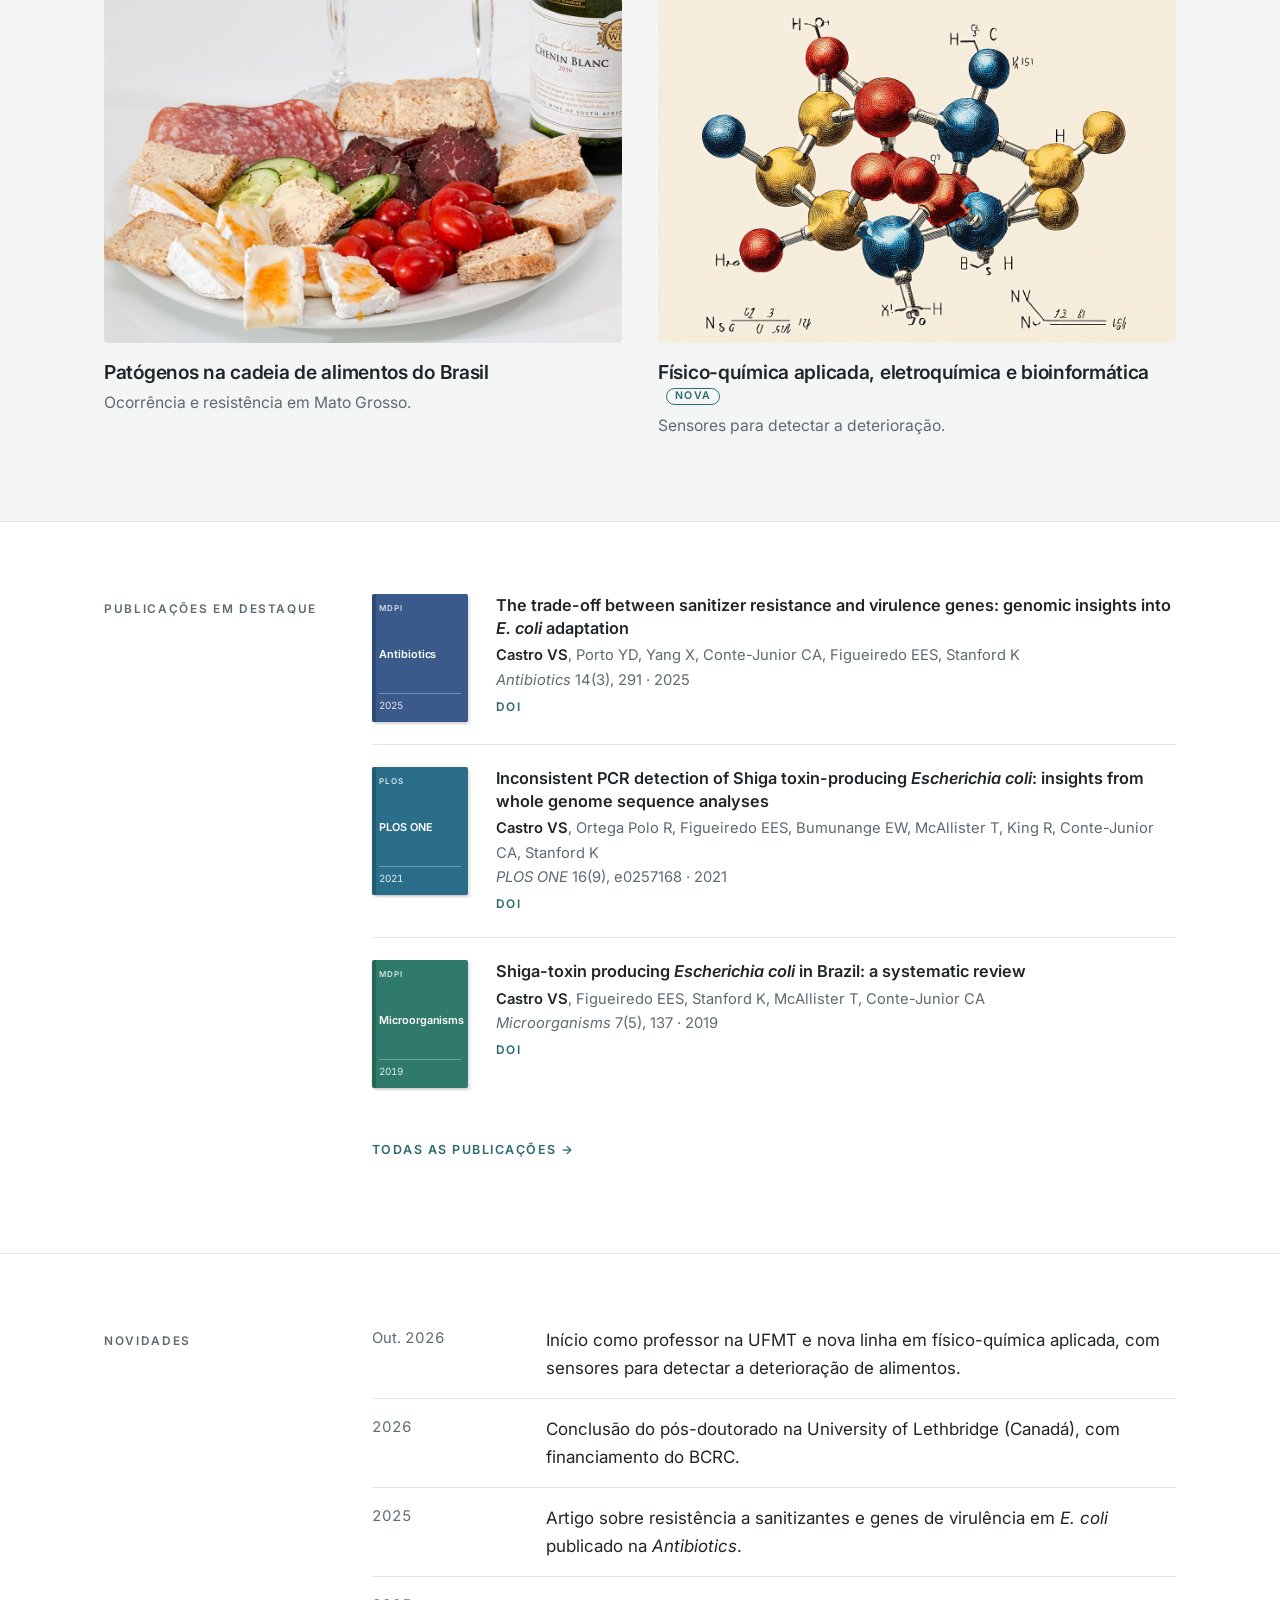
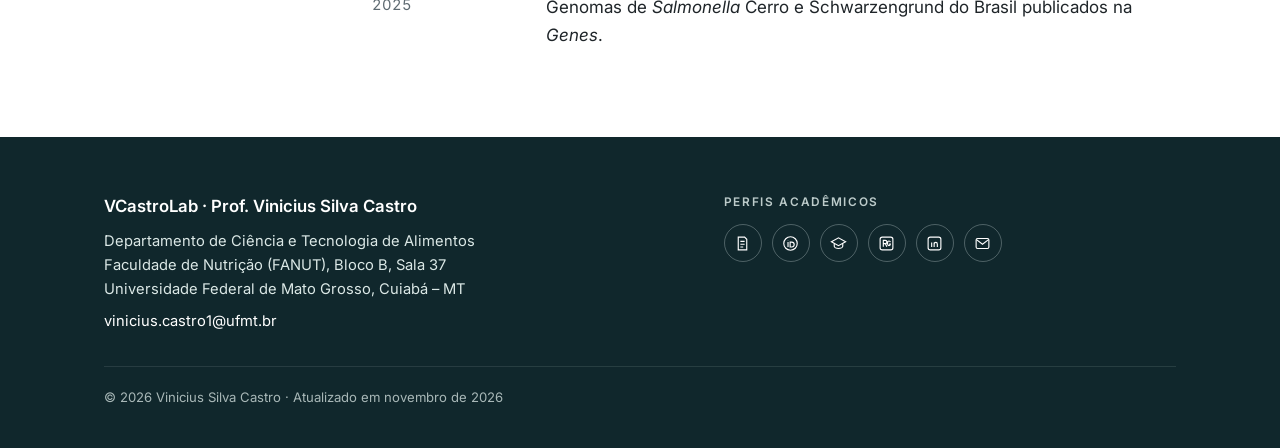
==== commit 5d76f575: "Add opinion section and food photo for Brazil food chain line Co-Authored-By: Claude Opus 5.5 <norep" ====
--- a/index.html
+++ b/index.html
@@ -16,7 +16,7 @@
 <a class="skip" href="#conteudo">Pular para o conteúdo</a>
 <header class="site"><div class="wrap">
   <a class="brand" href="index.html"><svg viewBox="0 0 32 32" aria-hidden="true"><circle cx="16" cy="16" r="15.5" fill="#10272c"/><text x="16" y="20.6" text-anchor="middle" font-family="Inter, Arial, sans-serif" font-size="13" font-weight="700" letter-spacing="-0.4" fill="#ffffff">VC</text></svg>VCastroLab <small>UFMT</small></a>
-  <nav class="menu" aria-label="Menu principal"><a href="pesquisa.html">Pesquisa</a><a href="publicacoes.html">Publicações</a><a href="sobre.html">Sobre</a><a href="contato.html">Contato</a><span class="flags"><span class="flag on" title="Português" aria-current="true"><svg viewBox="0 0 28 20" aria-hidden="true"><rect width="28" height="20" fill="#009b3a"/><path d="M14 2.6 25.4 10 14 17.4 2.6 10z" fill="#fedf00"/><circle cx="14" cy="10" r="4.3" fill="#002776"/><path d="M9.9 9.2c2.8-.6 5.8-.2 8.2 1.1" stroke="#fff" stroke-width=".8" fill="none"/></svg></span><a class="flag" href="en/index.html" hreflang="en" lang="en" title="English" aria-label="English"><svg viewBox="0 0 28 20" aria-hidden="true"><rect width="28" height="20" fill="#fff"/><rect y="0.000" width="28" height="1.538" fill="#b22234"/><rect y="3.077" width="28" height="1.538" fill="#b22234"/><rect y="6.154" width="28" height="1.538" fill="#b22234"/><rect y="9.231" width="28" height="1.538" fill="#b22234"/><rect y="12.308" width="28" height="1.538" fill="#b22234"/><rect y="15.385" width="28" height="1.538" fill="#b22234"/><rect y="18.462" width="28" height="1.538" fill="#b22234"/><rect width="12" height="10.77" fill="#3c3b6e"/><circle cx="1.40" cy="1.20" r=".45" fill="#fff"/><circle cx="3.70" cy="1.20" r=".45" fill="#fff"/><circle cx="6.00" cy="1.20" r=".45" fill="#fff"/><circle cx="8.30" cy="1.20" r=".45" fill="#fff"/><circle cx="10.60" cy="1.20" r=".45" fill="#fff"/><circle cx="2.55" cy="3.30" r=".45" fill="#fff"/><circle cx="4.85" cy="3.30" r=".45" fill="#fff"/><circle cx="7.15" cy="3.30" r=".45" fill="#fff"/><circle cx="9.45" cy="3.30" r=".45" fill="#fff"/><circle cx="1.40" cy="5.40" r=".45" fill="#fff"/><circle cx="3.70" cy="5.40" r=".45" fill="#fff"/><circle cx="6.00" cy="5.40" r=".45" fill="#fff"/><circle cx="8.30" cy="5.40" r=".45" fill="#fff"/><circle cx="10.60" cy="5.40" r=".45" fill="#fff"/><circle cx="2.55" cy="7.50" r=".45" fill="#fff"/><circle cx="4.85" cy="7.50" r=".45" fill="#fff"/><circle cx="7.15" cy="7.50" r=".45" fill="#fff"/><circle cx="9.45" cy="7.50" r=".45" fill="#fff"/><circle cx="1.40" cy="9.60" r=".45" fill="#fff"/><circle cx="3.70" cy="9.60" r=".45" fill="#fff"/><circle cx="6.00" cy="9.60" r=".45" fill="#fff"/><circle cx="8.30" cy="9.60" r=".45" fill="#fff"/><circle cx="10.60" cy="9.60" r=".45" fill="#fff"/></svg></a></span></nav>
+  <nav class="menu" aria-label="Menu principal"><a href="pesquisa.html">Pesquisa</a><a href="publicacoes.html">Publicações</a><a href="opiniao.html">Opinião</a><a href="sobre.html">Sobre</a><a href="contato.html">Contato</a><span class="flags"><span class="flag on" title="Português" aria-current="true"><svg viewBox="0 0 28 20" aria-hidden="true"><rect width="28" height="20" fill="#009b3a"/><path d="M14 2.6 25.4 10 14 17.4 2.6 10z" fill="#fedf00"/><circle cx="14" cy="10" r="4.3" fill="#002776"/><path d="M9.9 9.2c2.8-.6 5.8-.2 8.2 1.1" stroke="#fff" stroke-width=".8" fill="none"/></svg></span><a class="flag" href="en/index.html" hreflang="en" lang="en" title="English" aria-label="English"><svg viewBox="0 0 28 20" aria-hidden="true"><rect width="28" height="20" fill="#fff"/><rect y="0.000" width="28" height="1.538" fill="#b22234"/><rect y="3.077" width="28" height="1.538" fill="#b22234"/><rect y="6.154" width="28" height="1.538" fill="#b22234"/><rect y="9.231" width="28" height="1.538" fill="#b22234"/><rect y="12.308" width="28" height="1.538" fill="#b22234"/><rect y="15.385" width="28" height="1.538" fill="#b22234"/><rect y="18.462" width="28" height="1.538" fill="#b22234"/><rect width="12" height="10.77" fill="#3c3b6e"/><circle cx="1.40" cy="1.20" r=".45" fill="#fff"/><circle cx="3.70" cy="1.20" r=".45" fill="#fff"/><circle cx="6.00" cy="1.20" r=".45" fill="#fff"/><circle cx="8.30" cy="1.20" r=".45" fill="#fff"/><circle cx="10.60" cy="1.20" r=".45" fill="#fff"/><circle cx="2.55" cy="3.30" r=".45" fill="#fff"/><circle cx="4.85" cy="3.30" r=".45" fill="#fff"/><circle cx="7.15" cy="3.30" r=".45" fill="#fff"/><circle cx="9.45" cy="3.30" r=".45" fill="#fff"/><circle cx="1.40" cy="5.40" r=".45" fill="#fff"/><circle cx="3.70" cy="5.40" r=".45" fill="#fff"/><circle cx="6.00" cy="5.40" r=".45" fill="#fff"/><circle cx="8.30" cy="5.40" r=".45" fill="#fff"/><circle cx="10.60" cy="5.40" r=".45" fill="#fff"/><circle cx="2.55" cy="7.50" r=".45" fill="#fff"/><circle cx="4.85" cy="7.50" r=".45" fill="#fff"/><circle cx="7.15" cy="7.50" r=".45" fill="#fff"/><circle cx="9.45" cy="7.50" r=".45" fill="#fff"/><circle cx="1.40" cy="9.60" r=".45" fill="#fff"/><circle cx="3.70" cy="9.60" r=".45" fill="#fff"/><circle cx="6.00" cy="9.60" r=".45" fill="#fff"/><circle cx="8.30" cy="9.60" r=".45" fill="#fff"/><circle cx="10.60" cy="9.60" r=".45" fill="#fff"/></svg></a></span></nav>
 </div></header>
 <section class="hero" style="background-image:linear-gradient(90deg,rgba(16,39,44,.92) 0%,rgba(16,39,44,.6) 55%,rgba(16,39,44,.35) 100%),url('assets/img/hero.jpg')"><div class="wrap hero-grid">
   <div class="hero-text">
--- a/assets/style.css
+++ b/assets/style.css
@@ -191,3 +191,11 @@
 a.flag { opacity: .55; transition: opacity .2s; }
 a.flag:hover { opacity: 1; }
 .flag.on { border-color: var(--accent); }
+
+/* Artigos de opinião / opinion */
+.op { padding: 22px 0; border-top: 1px solid var(--line); }
+.op:first-child { border-top: 0; padding-top: 0; }
+.op time { color: var(--muted); font-size: .88rem; }
+.op h2 { font-size: 1.3rem; margin: 6px 0 8px; }
+.op h2 a { color: var(--text); }
+.soon { color: var(--muted); font-size: 1.05rem; margin: 0; }
